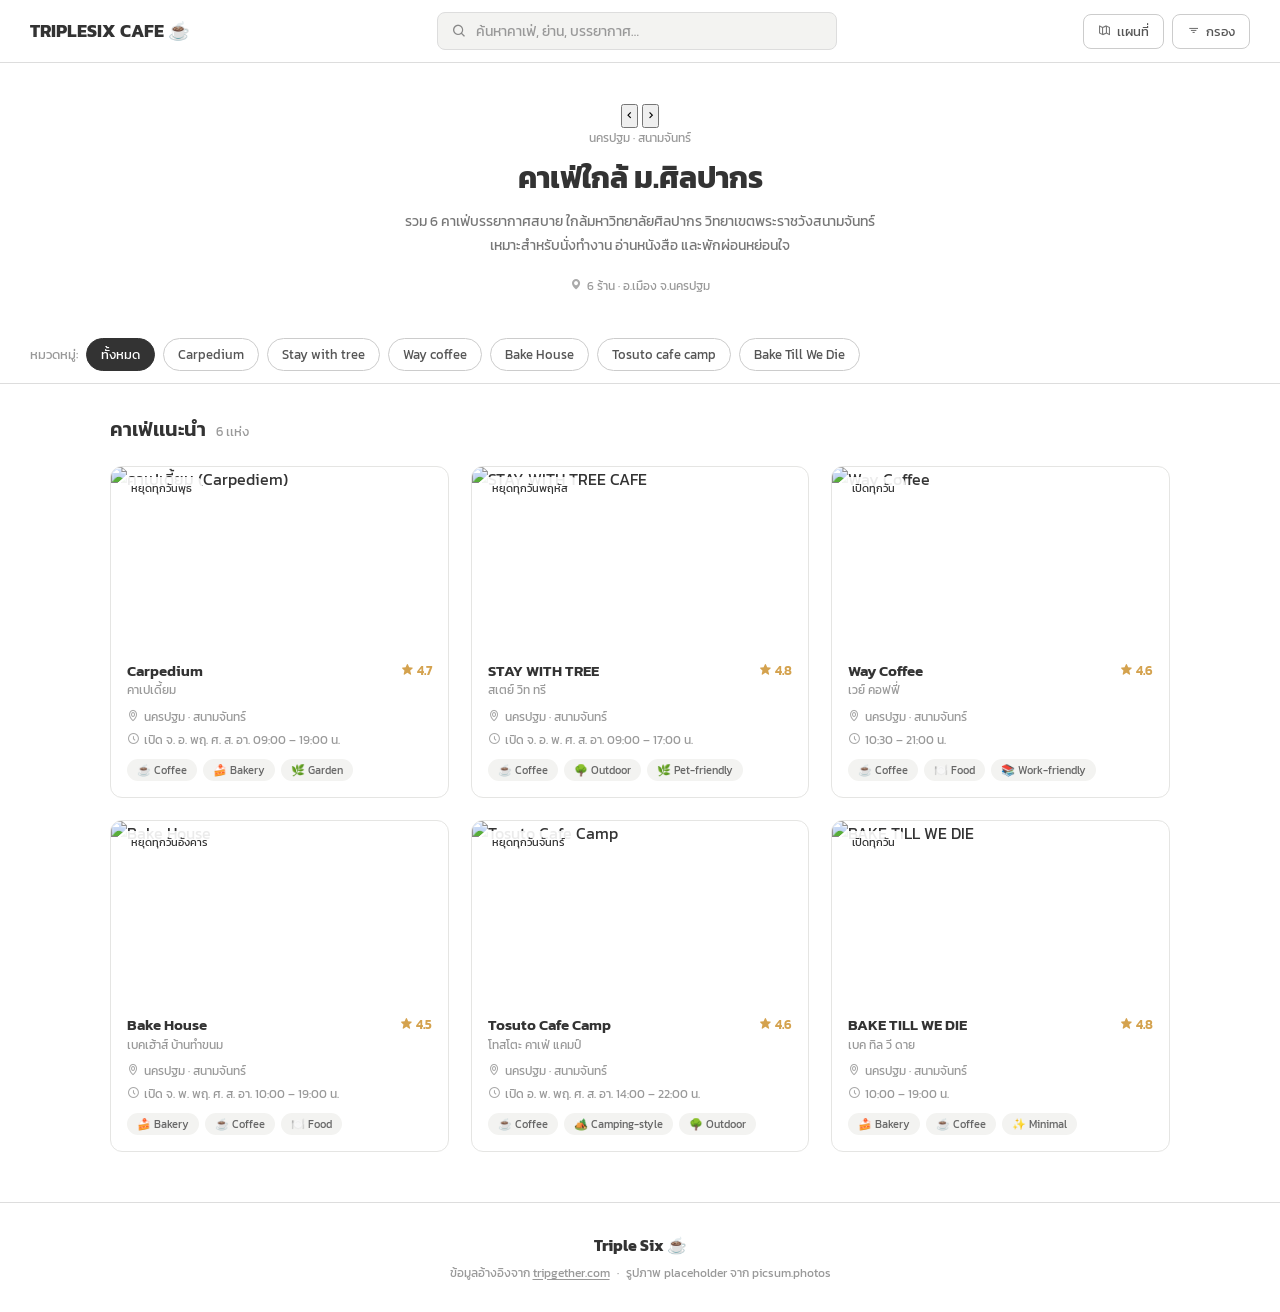
==== index.html @ 2e76ceef "Update index.html" ====
<!DOCTYPE html>
<html lang="en">

<head>
    <meta charset="UTF-8">
    <meta name="viewport" content="width=device-width, initial-scale=1.0">
    <link rel="stylesheet" href="/css/home_style.css">
    <link href='https://unpkg.com/boxicons@2.1.4/css/boxicons.min.css' rel='stylesheet'>
    <link rel="preconnect" href="https://fonts.googleapis.com" />
    <link rel="preconnect" href="https://fonts.gstatic.com" crossorigin />
    <link
        href="https://fonts.googleapis.com/css2?family=Inter:wght@400;500;600;700&family=Kanit:wght@300;400;500;600;700&display=swap"
        rel="stylesheet" />
    <title>Triple Six cafe</title>
</head>

<body>
    <header class="navbar">
        <a class="navbar_logo" href="#">TRIPLESIX CAFE<span>☕</span></a>
        <div class="navbar_search_warp">
            <div class="navbar_search">
                <i class='bx bx-search'></i>
                <input type="text" placeholder="ค้นหาคาเฟ่, ย่าน, บรรยากาศ…" aria-label="ค้นหาคาเฟ่" />
            </div>
        </div>

        <div class="navbar_action">
            <button class="botton_outline">
                <i class='bx bx-map-alt'></i>
                เเผนที่
            </button>
            <button class="botton_outline">
                <i class='bx bx-filter'></i>
                กรอง
            </button>
        </div>
    </header>

    <section class="page_header">
        <div class="header_slideshow">
            <div class="slide active"
                style="background-image: url('https://cms.dmpcdn.com/food/2021/02/17/df872bf0-718c-11eb-85b4-d74ed7823c07_original.jpg');">
            </div>
            <div class="slide"
                style="background-image: url('https://cms.dmpcdn.com/ugcarticle/2020/06/15/211d8240-370c-11ec-ad02-b55ebad82db1_original.jpeg');">
            </div>
            <div class="slide"
                style="background-image: url('https://img.wongnai.com/p/1920x0/2017/08/02/bef6a3a764784b7f94c04570f521c3ca.jpg');">
            </div>
            <div class="slide"
                style="background-image: url('https://img.wongnai.com/p/1920x0/2021/03/04/fd620c807dcf4549821f5a321be902ec.jpg');">
            </div>
            <div class="slide"
                style="background-image: url('https://www.tripgether.com/wp-content/uploads/2022/02/Tosoto2.jpg');">
            </div>
            <div class="slide"
                style="background-image: url('https://www.tripgether.com/wp-content/uploads/2022/02/Baketillwedie1.jpg');">
            </div>

            <!-- Carousel Controls -->
            <button class="carousel_btn prev_btn" aria-label="Previous slide">
                <i class='bx bx-chevron-left'></i>
            </button>
            <button class="carousel_btn next_btn" aria-label="Next slide">
                <i class='bx bx-chevron-right'></i>
            </button>

            <!-- Carousel Indicators -->
            <div class="carousel_indicators">
                <span class="dot active" data-index="0"></span>
                <span class="dot" data-index="1"></span>
                <span class="dot" data-index="2"></span>
                <span class="dot" data-index="3"></span>
                <span class="dot" data-index="4"></span>
                <span class="dot" data-index="5"></span>
            </div>
        </div>

        <div class="header_content">
            <p class="page_header_eyebrow">นครปฐม · สนามจันทร์</p>
            <h1 class="page_header_title">คาเฟ่ใกล้ ม.ศิลปากร</h1>
            <p class="page_header_sub">
                รวม 6 คาเฟ่บรรยากาศสบาย ใกล้มหาวิทยาลัยศิลปากร วิทยาเขตพระราชวังสนามจันทร์<br>
                เหมาะสำหรับนั่งทำงาน อ่านหนังสือ และพักผ่อนหย่อนใจ
            </p>
            <span class="page_header_meta">
                <i class='bx bxs-map'></i>
                6 ร้าน · อ.เมือง จ.นครปฐม
            </span>
        </div>
    </section>

    <div class="filter_bar">
        <span class="filter_bar_label">หมวดหมู่:</span>
        <button class="filter_chip_active">ทั้งหมด</button>
        <a href="https://cafe-websit-triplesix.vercel.app/Carpedium_page.html">
            <button class="filter_chip">Carpedium</button>
        </a>
        <a href="https://ee-ji77.vercel.app/Stay_with_tree_page.html">
            <button class="filter_chip">Stay with tree</button>
        </a>
        <a href="https://680710797-cafe.vercel.app/Way_coffe_page.html">
            <button class="filter_chip">Way coffee</button>
        </a>
        <a href="https://680710189-sata.vercel.app/Bake_house_page.html">
            <button class="filter_chip">Bake House</button>
        </a>
        <a href="https://tosuto.vercel.app/Tosuto_cafe_camp_page.html">
            <button class="filter_chip">Tosuto cafe camp</button>
        </a>
        <a href="https://cafe-website-triplesix.vercel.app/Bake_till_we_die.html">
            <button class="filter_chip">Bake Till We Die</button>
        </a>
    </div>

    <main class="container">
        <div class="section_header">
            <h2 class="section_header_title">คาเฟ่เเนะนำ</h2>
            <span class="section_header_count">6 เเห่ง</span>
        </div>

        <div class="cafe_grid">
            <a href="https://cafe-websit-triplesix.vercel.app/Carpedium_page.html">
                <article href="way_home.html" class="cafe_card">
                    <div class="cafe_card_image_warp">
                        <img src="https://cms.dmpcdn.com/food/2021/02/17/df872bf0-718c-11eb-85b4-d74ed7823c07_original.jpg"
                            alt="คาเปเดี้ยม (Carpediem)" loading="lazy" />
                        <span class="cafe_card_badge">หยุดทุกวันพุธ</span>
                    </div>
                    <div class="cafe_card_body">
                        <div class="cafe_card_top">
                            <div>
                                <p class="cafe_card_name">Carpedium</p>
                                <p class="cafe_card_name">คาเปเดี้ยม</p>
                            </div>
                            <span class="cafe_card_rating">
                                <i class='bx bxs-star'></i>
                                4.7
                            </span>
                        </div>
                        <div class="cafe_card_location">
                            <i class='bx bx-map'></i>
                            นครปฐม · สนามจันทร์
                        </div>
                        <div class="cafe_card_hour">
                            <i class='bx bx-time-five'></i>
                            เปิด จ. อ. พฤ. ศ. ส. อา. 09:00 – 19:00 น.
                        </div>
                        <div class="cafe_card_tags">
                            <span class="tag">☕ Coffee</span>
                            <span class="tag">🍰 Bakery</span>
                            <span class="tag">🌿 Garden</span>
                        </div>
                    </div>
                </article>
            </a>

            <a href="Stay_with_tree.html">
                <article class="cafe_card">
                    <div class="cafe_card_image_warp">
                        <img src="https://cms.dmpcdn.com/ugcarticle/2020/06/15/211d8240-370c-11ec-ad02-b55ebad82db1_original.jpeg"
                            alt="STAY WITH TREE CAFE" loading="lazy" />
                        <span class="cafe_card_badge">หยุดทุกวันพฤหัส</span>
                    </div>
                    <div class="cafe_card_body">
                        <div class="cafe_card_top">
                            <div>
                                <p class="cafe_card_name">STAY WITH TREE</p>
                                <p class="cafe_card_name">สเตย์ วิท ทรี</p>
                            </div>
                            <span class="cafe_card_rating">
                                <i class='bx bxs-star'></i>
                                4.8
                            </span>
                        </div>
                        <div class="cafe_card_location">
                            <i class='bx bx-map'></i>
                            นครปฐม · สนามจันทร์
                        </div>
                        <div class="cafe_card_hour">
                            <i class='bx bx-time-five'></i>
                            เปิด จ. อ. พ. ศ. ส. อา. 09:00 – 17:00 น.
                        </div>
                        <div class="cafe_card_tags">
                            <span class="tag">☕ Coffee</span>
                            <span class="tag">🌳 Outdoor</span>
                            <span class="tag">🌿 Pet-friendly</span>
                        </div>
                    </div>
                </article>
            </a>

            <a href="https://680710797-cafe.vercel.app/Way_coffe_page.html">
                <article class="cafe_card">
                    <div class="cafe_card_image_warp">
                        <img src="https://img.wongnai.com/p/1920x0/2017/08/02/bef6a3a764784b7f94c04570f521c3ca.jpg"
                            alt="Way Coffee" loading="lazy" />
                        <span class="cafe-card_badge">เปิดทุกวัน</span>
                    </div>
                    <div class="cafe_card_body">
                        <div class="cafe_card_top">
                            <div>
                                <p class="cafe_card_name">Way Coffee</p>
                                <p class="cafe_card_name">เวย์ คอฟฟี่</p>
                            </div>
                            <span class="cafe_card_rating">
                                <i class='bx bxs-star'></i>
                                4.6
                            </span>
                        </div>
                        <div class="cafe_card_location">
                            <i class='bx bx-map'></i>
                            นครปฐม · สนามจันทร์
                        </div>
                        <div class="cafe_card_hour">
                            <i class='bx bx-time-five'></i>
                            10:30 – 21:00 น.
                        </div>
                        <div class="cafe_card_tags">
                            <span class="tag">☕ Coffee</span>
                            <span class="tag">🍽️ Food</span>
                            <span class="tag">📚 Work-friendly</span>
                        </div>
                    </div>
                </article>
            </a>

            <a href="https://680710189-sata.vercel.app/Bake_house_page.html">
                <article class="cafe_card">
                    <div class="cafe_card_image_warp">
                        <img src="https://img.wongnai.com/p/1920x0/2021/03/04/fd620c807dcf4549821f5a321be902ec.jpg"
                            alt="Bake House" loading="lazy" />
                        <span class="cafe_card_badge">หยุดทุกวันอังคาร</span>
                    </div>
                    <div class="cafe_card_body">
                        <div class="cafe_card_top">
                            <div>
                                <p class="cafe_card_name">Bake House</p>
                                <p class="cafe_card_name">เบคเฮ้าส์ บ้านทำขนม</p>
                            </div>
                            <span class="cafe_card_rating">
                                <i class='bx bxs-star'></i>
                                4.5
                            </span>
                        </div>
                        <div class="cafe_card_location">
                            <i class='bx bx-map'></i>
                            นครปฐม · สนามจันทร์
                        </div>
                        <div class="cafe_card_hour">
                            <i class='bx bx-time-five'></i>
                            เปิด จ. พ. พฤ. ศ. ส. อา. 10:00 – 19:00 น.
                        </div>
                        <div class="cafe_card_tags">
                            <span class="tag">🍰 Bakery</span>
                            <span class="tag">☕ Coffee</span>
                            <span class="tag">🍽️ Food</span>
                        </div>
                    </div>
                </article>
            </a>

            <a href="https://tosuto.vercel.app/Tosuto_cafe_camp_page.html">
                <article class="cafe_card">
                    <div class="cafe_card_image_warp">
                        <img src="https://www.tripgether.com/wp-content/uploads/2022/02/Tosoto2.jpg"
                            alt="Tosuto Cafe Camp" loading="lazy" />
                        <span class="cafe_card_badge">หยุดทุกวันจันทร์</span>
                    </div>
                    <div class="cafe_card_body">
                        <div class="cafe_card_top">
                            <div>
                                <p class="cafe_card_name">Tosuto Cafe Camp</p>
                                <p class="cafe_card_name">โทสโตะ คาเฟ่ แคมป์</p>
                            </div>
                            <span class="cafe_card_rating">
                                <i class='bx bxs-star'></i>
                                4.6
                            </span>
                        </div>
                        <div class="cafe_card_location">
                            <i class='bx bx-map'></i>
                            นครปฐม · สนามจันทร์
                        </div>
                        <div class="cafe_card_hour">
                            <i class='bx bx-time-five'></i>
                            เปิด อ. พ. พฤ. ศ. ส. อา. 14:00 – 22:00 น.
                        </div>
                        <div class="cafe_card_tags">
                            <span class="tag">☕ Coffee</span>
                            <span class="tag">🏕️ Camping-style</span>
                            <span class="tag">🌳 Outdoor</span>
                        </div>
                    </div>
                </article>
            </a>

            <a href="https://cafe-website-triplesix.vercel.app/Bake_till_we_die.html">
                <article class="cafe_card">
                    <div class="cafe_card_image-warp">
                        <img src="https://www.tripgether.com/wp-content/uploads/2022/02/Baketillwedie1.jpg"
                            alt="BAKE TILL WE DIE" loading="lazy" />
                        <span class="cafe_card_badge">เปิดทุกวัน</span>
                    </div>
                    <div class="cafe_card_body">
                        <div class="cafe_card_top">
                            <div>
                                <p class="cafe_card_name">BAKE TILL WE DIE</p>
                                <p class="cafe_card_name">เบค ทิล วี ดาย</p>
                            </div>
                            <span class="cafe_card_rating">
                                <i class='bx bxs-star'></i>
                                4.8
                            </span>
                        </div>
                        <div class="cafe_card_loaction">
                            <i class='bx bx-map'></i>
                            นครปฐม · สนามจันทร์
                        </div>
                        <div class="cafe_card_hour">
                            <i class='bx bx-time-five'></i>
                            10:00 – 19:00 น.
                        </div>
                        <div class="cafe_card_tags">
                            <span class="tag">🍰 Bakery</span>
                            <span class="tag">☕ Coffee</span>
                            <span class="tag">✨ Minimal</span>
                        </div>
                    </div>
                </article>
            </a>
        </div>
    </main>

    <footer class="footer">
        <p class="footer_brand">Triple Six ☕</p>
        <p class="footer_text">
            ข้อมูลอ้างอิงจาก <a href="https://www.tripgether.com" target="_blank"
                style="color:inherit; text-decoration:underline; text-underline-offset:2px;">tripgether.com</a>
            <span class="footer__divider">·</span>
            รูปภาพ placeholder จาก picsum.photos
        </p>
    </footer>
    <!--ตรงนี้ด้วยจ้าาาา-->
    <script src="/Js/home.js"></script>
</body>

</html>
---- css/home_style.css ----
* {
    margin: 0;
    padding: 0;
    box-sizing: border-box;
}

body {
    font-family: 'Kanit', sans-serif;
    background-color: #fff;
    color: #333;
}

a {
    text-decoration: none;
    color: inherit;
}

img {
    max-width: 100%;
}

button {
    cursor: pointer;
    font-family: 'Kanit', sans-serif;
}

.navbar {
    position: sticky;
    top: 0;
    display: flex;
    align-items: center;
    justify-content: space-between;
    padding: 12px 30px;
    background: #fff;
    border-bottom: 1px solid #ddd;
    z-index: 10;
}

.navbar_logo {
    font-weight: 700;
    font-size: 1.1rem;
    color: #333;
}

.navbar_logo span {
    margin-left: 4px;
}

.navbar_search_warp {
    flex: 1;
    max-width: 400px;
    margin: 0 20px;
}

.navbar_search {
    display: flex;
    align-items: center;
    gap: 8px;
    padding: 8px 14px;
    background-color: #f3f3f1;
    border-radius: 8px;
    border: 1px solid #ddd;
}

.navbar_search:focus-within {
    border-color: #aaa;
}

.navbar_search input {
    border: none;
    outline: none;
    background: none;
    font-size: 0.85rem;
    width: 100%;
    font-family: 'Kanit', sans-serif;
}

.navbar_search input::placeholder {
    color: #999;
}

.navbar_search i {
    color: #888;
}

.navbar_action {
    display: flex;
    gap: 8px;
}

.botton_outline {
    display: flex;
    align-items: center;
    gap: 6px;
    padding: 7px 14px;
    font-size: 0.82rem;
    font-family: 'Kanit', sans-serif;
    color: #555;
    background: none;
    border: 1px solid #ccc;
    border-radius: 8px;
}

.botton_outline:hover {
    background-color: #f0f0ee;
}

.botton_outline i {
    color: #777;
}

.page_header {
    text-align: center;
    padding: 40px 20px 30px;
    max-width: 600px;
    margin: 0 auto;
}

.page_header_eyebrow {
    font-size: 0.78rem;
    color: #999;
    margin-bottom: 8px;
}

.page_header_title {
    font-size: 1.9rem;
    font-weight: 700;
    color: #333;
    margin-bottom: 10px;
}

.page_header_sub {
    font-size: 0.88rem;
    color: #777;
    line-height: 1.7;
    margin-bottom: 14px;
}

.page_header_meta {
    display: inline-flex;
    align-items: center;
    gap: 5px;
    font-size: 0.78rem;
    color: #999;
}

.page_header_meta i {
    color: #aaa;
}

.filter_bar {
    display: flex;
    align-items: center;
    gap: 8px;
    padding: 12px 30px;
    overflow-x: auto;
    border-bottom: 1px solid #ddd;
    background-color: #fff;
}

.filter_bar_label {
    font-size: 0.8rem;
    color: #999;
    white-space: nowrap;
}

.filter_chip,
.filter_chip_active {
    white-space: nowrap;
    padding: 6px 14px;
    font-size: 0.8rem;
    font-family: 'Kanit', sans-serif;
    border-radius: 20px;
    border: 1px solid #ccc;
    background: #fff;
    color: #555;
}

.filter_chip:hover {
    background-color: #f0f0ee;
}

.filter_chip_active {
    background-color: #333;
    color: #fff;
    border-color: #333;
}

.container {
    max-width: 1100px;
    margin: 0 auto;
    padding: 30px 20px 50px;
}

.section_header {
    display: flex;
    align-items: baseline;
    gap: 10px;
    margin-bottom: 22px;
}

.section_header_title {
    font-size: 1.25rem;
    font-weight: 600;
    color: #333;
}

.section_header_count {
    font-size: 0.82rem;
    color: #999;
}

.cafe_grid {
    display: grid;
    grid-template-columns: repeat(3, 1fr);
    gap: 22px;
}

.cafe_card_link {
    text-decoration: none;
    color: inherit;
    display: block;
}

.cafe_card {
    background: #fff;
    border-radius: 12px;
    overflow: hidden;
    border: 1px solid #e5e5e3;
}

.cafe_card_image_warp,
.cafe_card_image-warp {
    position: relative;
    height: 180px;
    overflow: hidden;
}

.cafe_card_image_warp img,
.cafe_card_image-warp img {
    width: 100%;
    height: 100%;
    object-fit: cover;
}

.cafe_card_badge,
.cafe-card_badge {
    position: absolute;
    top: 10px;
    left: 10px;
    padding: 3px 10px;
    font-size: 0.7rem;
    background: rgba(255, 255, 255, 0.9);
    color: #333;
    border-radius: 6px;
}

.cafe_card_body {
    padding: 14px 16px 16px;
}

.cafe_card_top {
    display: flex;
    justify-content: space-between;
    align-items: flex-start;
    margin-bottom: 8px;
}

.cafe_card_name {
    font-size: 0.92rem;
    font-weight: 600;
    color: #333;
    line-height: 1.4;
}

.cafe_card_name+.cafe_card_name {
    font-weight: 400;
    font-size: 0.78rem;
    color: #999;
}

.cafe_card_rating {
    display: flex;
    align-items: center;
    gap: 3px;
    font-size: 0.8rem;
    font-weight: 600;
    color: #d4a24e;
}

.cafe_card_rating i {
    color: #d4a24e;
}

.cafe_card_location,
.cafe_card_loaction {
    display: flex;
    align-items: center;
    gap: 5px;
    font-size: 0.78rem;
    color: #999;
    margin-bottom: 4px;
}

.cafe_card_location i,
.cafe_card_loaction i {
    color: #aaa;
}

.cafe_card_hour {
    display: flex;
    align-items: center;
    gap: 5px;
    font-size: 0.78rem;
    color: #999;
    margin-bottom: 10px;
}

.cafe_card_hour i {
    color: #aaa;
}

.cafe_card_tags {
    display: flex;
    flex-wrap: wrap;
    gap: 6px;
}

.tag {
    font-size: 0.7rem;
    padding: 3px 10px;
    background-color: #f3f3f1;
    color: #666;
    border-radius: 14px;
}

.detail_hero {
    max-width: 800px;
    margin: 0 auto;
    padding: 0 20px;
}

.detail_hero img {
    width: 100%;
    height: 300px;
    object-fit: cover;
    border-radius: 12px;
}

.detail_content {
    max-width: 800px;
}

.detail_info {
    display: flex;
    flex-direction: column;
    gap: 8px;
    margin-bottom: 20px;
}

.detail_row {
    display: flex;
    align-items: center;
    gap: 8px;
    font-size: 0.88rem;
    color: #555;
}

.detail_row i {
    color: #aaa;
    font-size: 1.1rem;
}

.detail_row .bxs-star {
    color: #d4a24e;
}

.footer {
    text-align: center;
    padding: 30px 20px;
    border-top: 1px solid #ddd;
    background-color: #fff;
}

.footer_brand {
    font-weight: 700;
    font-size: 1rem;
    color: #333;
    margin-bottom: 6px;
}

.footer_text {
    font-size: 0.78rem;
    color: #999;
}

.footer__divider {
    margin: 0 4px;
}

@media (max-width: 900px) {
    .cafe_grid {
        grid-template-columns: repeat(2, 1fr);
    }

    .navbar {
        padding: 10px 16px;
    }

    .navbar_search_warp {
        max-width: 260px;
        margin: 0 12px;
    }

    .filter_bar {
        padding: 10px 16px;
    }
}

@media (max-width: 600px) {
    .cafe_grid {
        grid-template-columns: 1fr;
    }

    .navbar {
        flex-wrap: wrap;
        gap: 8px;
        padding: 10px 12px;
    }

    .navbar_search_warp {
        order: 3;
        max-width: 100%;
        flex-basis: 100%;
        margin: 0;
    }

    .navbar_action {
        margin-left: auto;
    }

    .page_header {
        padding: 28px 14px 20px;
    }

    .page_header_title {
        font-size: 1.4rem;
    }

    .container {
        padding: 20px 12px 40px;
    }

    .filter_bar {
        padding: 10px 12px;
    }

    .detail_hero img {
        height: 200px;
    }
}
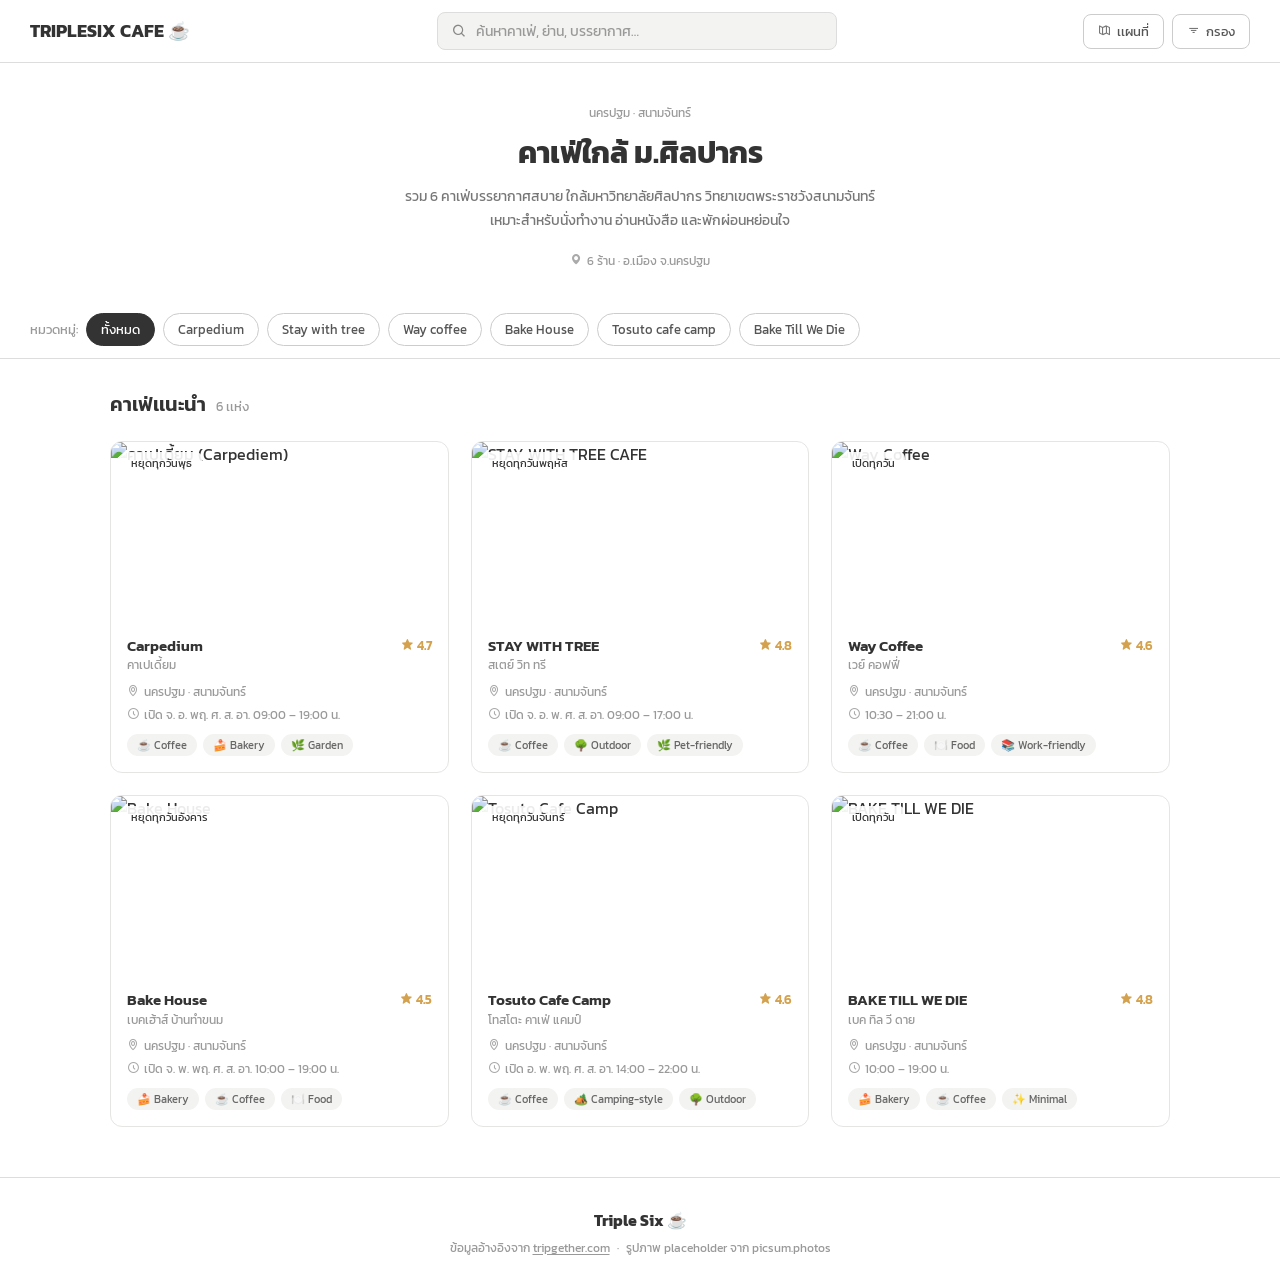
==== commit ec286550: "Update index.html" ====
--- a/index.html
+++ b/index.html
@@ -156,7 +156,7 @@
                 </article>
             </a>
 
-            <a href="Stay_with_tree.html">
+            <a href="Stay_with_tree_page.html">
                 <article class="cafe_card">
                     <div class="cafe_card_image_warp">
                         <img src="https://cms.dmpcdn.com/ugcarticle/2020/06/15/211d8240-370c-11ec-ad02-b55ebad82db1_original.jpeg"
--- a/css/home_style.css
+++ b/css/home_style.css
@@ -458,4 +458,56 @@
     .detail_hero img {
         height: 200px;
     }
-}+}
+.carousel_btn {
+    position: absolute;
+    top: 50%;
+    transform: translateY(-50%);
+    background: rgba(255, 255, 255, 0.2);
+    border: none;
+    color: white;
+    font-size: 2rem;
+    padding: 10px;
+    cursor: pointer;
+    z-index: 4;
+    border-radius: 50%;
+    display: flex;
+    align-items: center;
+    justify-content: center;
+    transition: background 0.3s;
+}
+
+.carousel_btn:hover {
+    background: rgba(255, 255, 255, 0.4);
+}
+
+.prev_btn {
+    left: 20px;
+}
+
+.next_btn {
+    right: 20px;
+}
+
+.carousel_indicators {
+    position: absolute;
+    bottom: 30px;
+    left: 50%;
+    transform: translateX(-50%);
+    display: flex;
+    gap: 10px;
+    z-index: 4;
+}
+
+.dot {
+    width: 10px;
+    height: 10px;
+    background: rgba(255, 255, 255, 0.5);
+    border-radius: 50%;
+    cursor: pointer;
+    transition: background 0.3s;
+}
+
+.dot.active {
+    background: white;
+}
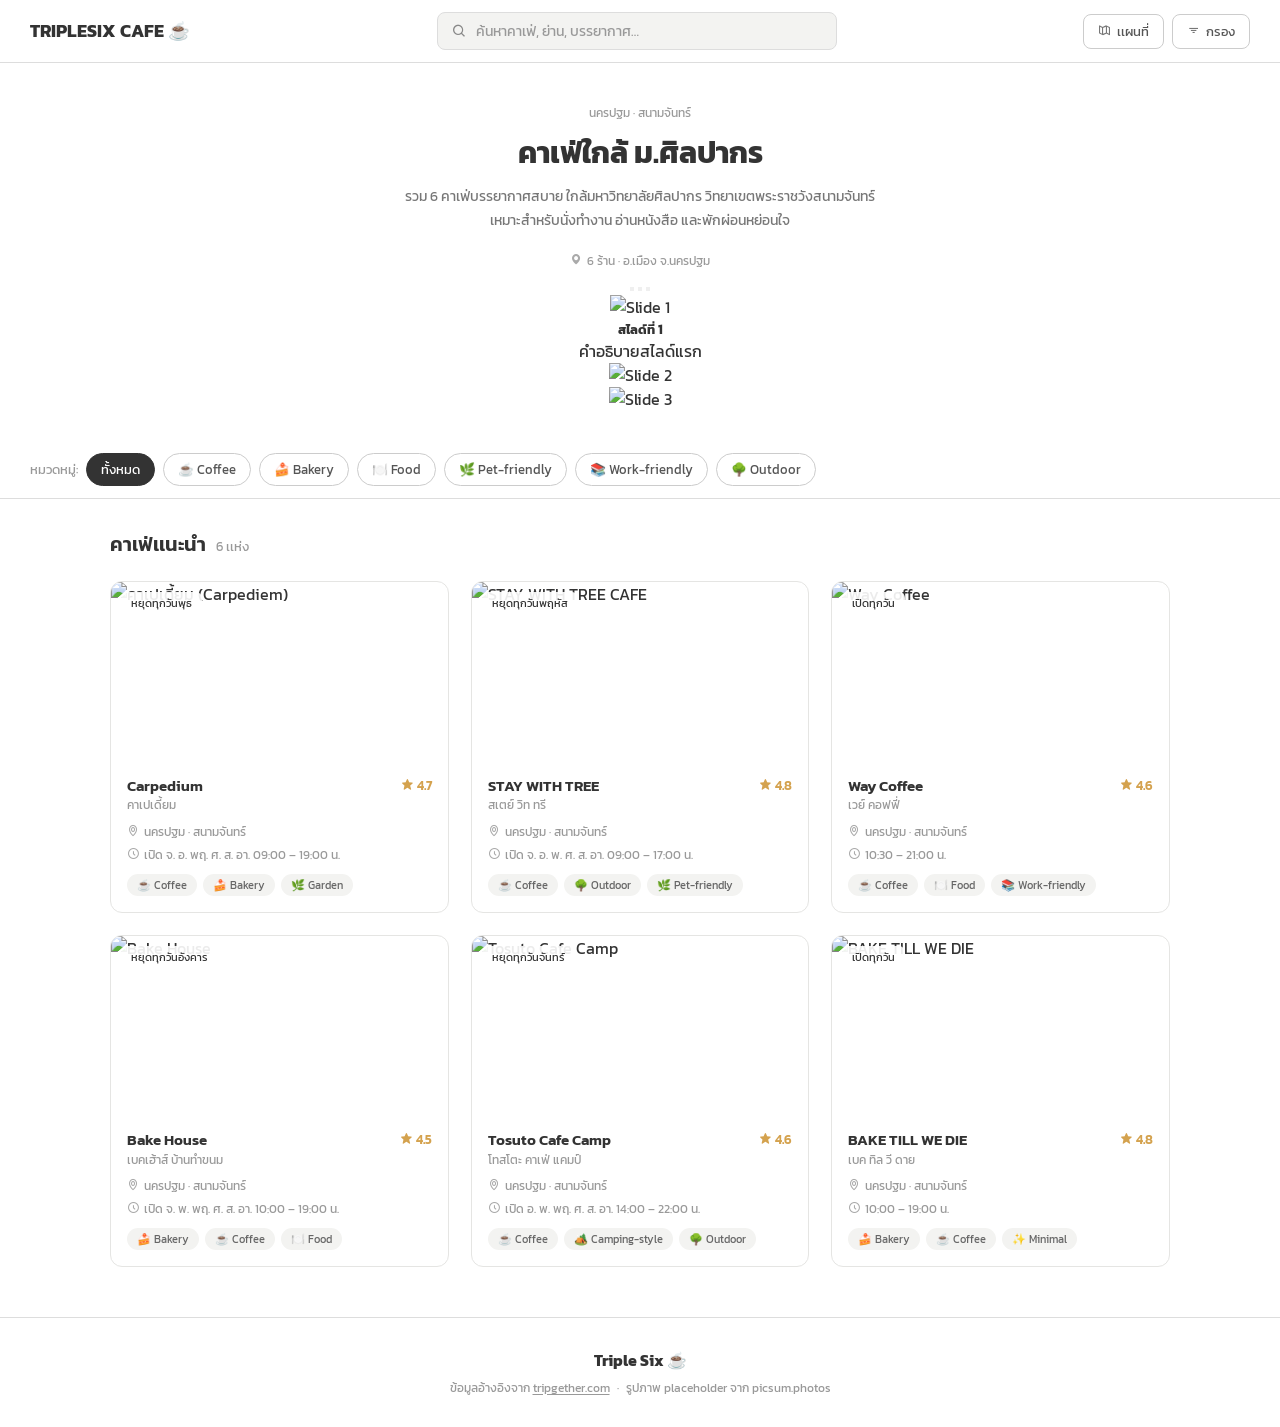
==== commit 0f591738: "Update index.html" ====
--- a/index.html
+++ b/index.html
@@ -1,7 +1,5 @@
-
 <!DOCTYPE html>
 <html lang="en">
-
 <head>
     <meta charset="UTF-8">
     <meta name="viewport" content="width=device-width, initial-scale=1.0">
@@ -9,12 +7,9 @@
     <link href='https://unpkg.com/boxicons@2.1.4/css/boxicons.min.css' rel='stylesheet'>
     <link rel="preconnect" href="https://fonts.googleapis.com" />
     <link rel="preconnect" href="https://fonts.gstatic.com" crossorigin />
-    <link
-        href="https://fonts.googleapis.com/css2?family=Inter:wght@400;500;600;700&family=Kanit:wght@300;400;500;600;700&display=swap"
-        rel="stylesheet" />
+    <link href="https://fonts.googleapis.com/css2?family=Inter:wght@400;500;600;700&family=Kanit:wght@300;400;500;600;700&display=swap" rel="stylesheet" />
     <title>Triple Six cafe</title>
 </head>
-
 <body>
     <header class="navbar">
         <a class="navbar_logo" href="#">TRIPLESIX CAFE<span>☕</span></a>
@@ -27,91 +22,65 @@
 
         <div class="navbar_action">
             <button class="botton_outline">
-                <i class='bx bx-map-alt'></i>
+                <i class='bx bx-map-alt' ></i>
                 เเผนที่
             </button>
             <button class="botton_outline">
-                <i class='bx bx-filter'></i>
+                <i class='bx bx-filter' ></i>
                 กรอง
             </button>
         </div>
     </header>
 
     <section class="page_header">
-        <div class="header_slideshow">
-            <div class="slide active"
-                style="background-image: url('https://cms.dmpcdn.com/food/2021/02/17/df872bf0-718c-11eb-85b4-d74ed7823c07_original.jpg');">
+        <p class="page_header_eyebrow">
+            นครปฐม · สนามจันทร์
+        </p>
+        <h1 class="page_header_title">
+            คาเฟ่ใกล้ ม.ศิลปากร
+        </h1>
+        <p class="page_header_sub">
+            รวม 6 คาเฟ่บรรยากาศสบาย ใกล้มหาวิทยาลัยศิลปากร วิทยาเขตพระราชวังสนามจันทร์<br>
+            เหมาะสำหรับนั่งทำงาน อ่านหนังสือ และพักผ่อนหย่อนใจ
+        </p>
+        <span class="page_header_meta">
+            <i class='bx bxs-map' ></i>
+            6 ร้าน · อ.เมือง จ.นครปฐม
+        </span>
+        <div id="myCarousel" class="carousel slide" data-bs-ride="carousel">
+            <div class="carousel-indicators">
+                <button type="button" data-bs-target="#myCarousel" data-bs-slide-to="0" class="active"></button>
+                <button type="button" data-bs-target="#myCarousel" data-bs-slide-to="1"></button>
+                <button type="button" data-bs-target="#myCarousel" data-bs-slide-to="2"></button>
             </div>
-            <div class="slide"
-                style="background-image: url('https://cms.dmpcdn.com/ugcarticle/2020/06/15/211d8240-370c-11ec-ad02-b55ebad82db1_original.jpeg');">
+
+             <div class="carousel-inner">
+                <div class="carousel-item active">
+                    <img src="https://picsum.photos/800/400?random=1" class="d-block w-100" alt="Slide 1">
+                    <div class="carousel-caption d-none d-md-block">
+                        <h5>สไลด์ที่ 1</h5>
+                        <p>คำอธิบายสไลด์แรก</p>
+                    </div>
+                </div>
+                <div class="carousel-item">
+                    <img src="https://picsum.photos/800/400?random=2" class="d-block w-100" alt="Slide 2">
+                </div>
+                <div class="carousel-item">
+                    <img src="https://picsum.photos/800/400?random=3" class="d-block w-100" alt="Slide 3">
+                </div>
             </div>
-            <div class="slide"
-                style="background-image: url('https://img.wongnai.com/p/1920x0/2017/08/02/bef6a3a764784b7f94c04570f521c3ca.jpg');">
-            </div>
-            <div class="slide"
-                style="background-image: url('https://img.wongnai.com/p/1920x0/2021/03/04/fd620c807dcf4549821f5a321be902ec.jpg');">
-            </div>
-            <div class="slide"
-                style="background-image: url('https://www.tripgether.com/wp-content/uploads/2022/02/Tosoto2.jpg');">
-            </div>
-            <div class="slide"
-                style="background-image: url('https://www.tripgether.com/wp-content/uploads/2022/02/Baketillwedie1.jpg');">
-            </div>
-
-            <!-- Carousel Controls -->
-            <button class="carousel_btn prev_btn" aria-label="Previous slide">
-                <i class='bx bx-chevron-left'></i>
-            </button>
-            <button class="carousel_btn next_btn" aria-label="Next slide">
-                <i class='bx bx-chevron-right'></i>
-            </button>
-
-            <!-- Carousel Indicators -->
-            <div class="carousel_indicators">
-                <span class="dot active" data-index="0"></span>
-                <span class="dot" data-index="1"></span>
-                <span class="dot" data-index="2"></span>
-                <span class="dot" data-index="3"></span>
-                <span class="dot" data-index="4"></span>
-                <span class="dot" data-index="5"></span>
-            </div>
-        </div>
-
-        <div class="header_content">
-            <p class="page_header_eyebrow">นครปฐม · สนามจันทร์</p>
-            <h1 class="page_header_title">คาเฟ่ใกล้ ม.ศิลปากร</h1>
-            <p class="page_header_sub">
-                รวม 6 คาเฟ่บรรยากาศสบาย ใกล้มหาวิทยาลัยศิลปากร วิทยาเขตพระราชวังสนามจันทร์<br>
-                เหมาะสำหรับนั่งทำงาน อ่านหนังสือ และพักผ่อนหย่อนใจ
-            </p>
-            <span class="page_header_meta">
-                <i class='bx bxs-map'></i>
-                6 ร้าน · อ.เมือง จ.นครปฐม
-            </span>
         </div>
     </section>
 
     <div class="filter_bar">
         <span class="filter_bar_label">หมวดหมู่:</span>
         <button class="filter_chip_active">ทั้งหมด</button>
-        <a href="https://cafe-websit-triplesix.vercel.app/Carpedium_page.html">
-            <button class="filter_chip">Carpedium</button>
-        </a>
-        <a href="https://ee-ji77.vercel.app/Stay_with_tree_page.html">
-            <button class="filter_chip">Stay with tree</button>
-        </a>
-        <a href="https://680710797-cafe.vercel.app/Way_coffe_page.html">
-            <button class="filter_chip">Way coffee</button>
-        </a>
-        <a href="https://680710189-sata.vercel.app/Bake_house_page.html">
-            <button class="filter_chip">Bake House</button>
-        </a>
-        <a href="https://tosuto.vercel.app/Tosuto_cafe_camp_page.html">
-            <button class="filter_chip">Tosuto cafe camp</button>
-        </a>
-        <a href="https://cafe-website-triplesix.vercel.app/Bake_till_we_die.html">
-            <button class="filter_chip">Bake Till We Die</button>
-        </a>
+        <button class="filter_chip">☕ Coffee</button>
+        <button class="filter_chip">🍰 Bakery</button>
+        <button class="filter_chip">🍽️ Food</button>
+        <button class="filter_chip">🌿 Pet-friendly</button>
+        <button class="filter_chip">📚 Work-friendly</button>
+        <button class="filter_chip">🌳 Outdoor</button>
     </div>
 
     <main class="container">
@@ -121,229 +90,220 @@
         </div>
 
         <div class="cafe_grid">
-            <a href="https://cafe-websit-triplesix.vercel.app/Carpedium_page.html">
-                <article href="way_home.html" class="cafe_card">
-                    <div class="cafe_card_image_warp">
-                        <img src="https://cms.dmpcdn.com/food/2021/02/17/df872bf0-718c-11eb-85b4-d74ed7823c07_original.jpg"
-                            alt="คาเปเดี้ยม (Carpediem)" loading="lazy" />
-                        <span class="cafe_card_badge">หยุดทุกวันพุธ</span>
-                    </div>
-                    <div class="cafe_card_body">
-                        <div class="cafe_card_top">
-                            <div>
-                                <p class="cafe_card_name">Carpedium</p>
-                                <p class="cafe_card_name">คาเปเดี้ยม</p>
-                            </div>
-                            <span class="cafe_card_rating">
-                                <i class='bx bxs-star'></i>
-                                4.7
-                            </span>
-                        </div>
-                        <div class="cafe_card_location">
-                            <i class='bx bx-map'></i>
-                            นครปฐม · สนามจันทร์
-                        </div>
-                        <div class="cafe_card_hour">
-                            <i class='bx bx-time-five'></i>
-                            เปิด จ. อ. พฤ. ศ. ส. อา. 09:00 – 19:00 น.
-                        </div>
-                        <div class="cafe_card_tags">
-                            <span class="tag">☕ Coffee</span>
-                            <span class="tag">🍰 Bakery</span>
-                            <span class="tag">🌿 Garden</span>
-                        </div>
-                    </div>
-                </article>
-            </a>
-
-            <a href="Stay_with_tree_page.html">
-                <article class="cafe_card">
-                    <div class="cafe_card_image_warp">
-                        <img src="https://cms.dmpcdn.com/ugcarticle/2020/06/15/211d8240-370c-11ec-ad02-b55ebad82db1_original.jpeg"
-                            alt="STAY WITH TREE CAFE" loading="lazy" />
-                        <span class="cafe_card_badge">หยุดทุกวันพฤหัส</span>
-                    </div>
-                    <div class="cafe_card_body">
-                        <div class="cafe_card_top">
-                            <div>
-                                <p class="cafe_card_name">STAY WITH TREE</p>
-                                <p class="cafe_card_name">สเตย์ วิท ทรี</p>
-                            </div>
-                            <span class="cafe_card_rating">
-                                <i class='bx bxs-star'></i>
-                                4.8
-                            </span>
-                        </div>
-                        <div class="cafe_card_location">
-                            <i class='bx bx-map'></i>
-                            นครปฐม · สนามจันทร์
-                        </div>
-                        <div class="cafe_card_hour">
-                            <i class='bx bx-time-five'></i>
-                            เปิด จ. อ. พ. ศ. ส. อา. 09:00 – 17:00 น.
-                        </div>
-                        <div class="cafe_card_tags">
-                            <span class="tag">☕ Coffee</span>
-                            <span class="tag">🌳 Outdoor</span>
-                            <span class="tag">🌿 Pet-friendly</span>
-                        </div>
-                    </div>
-                </article>
-            </a>
-
-            <a href="https://680710797-cafe.vercel.app/Way_coffe_page.html">
-                <article class="cafe_card">
-                    <div class="cafe_card_image_warp">
-                        <img src="https://img.wongnai.com/p/1920x0/2017/08/02/bef6a3a764784b7f94c04570f521c3ca.jpg"
-                            alt="Way Coffee" loading="lazy" />
-                        <span class="cafe-card_badge">เปิดทุกวัน</span>
-                    </div>
-                    <div class="cafe_card_body">
-                        <div class="cafe_card_top">
-                            <div>
-                                <p class="cafe_card_name">Way Coffee</p>
-                                <p class="cafe_card_name">เวย์ คอฟฟี่</p>
-                            </div>
-                            <span class="cafe_card_rating">
-                                <i class='bx bxs-star'></i>
-                                4.6
-                            </span>
-                        </div>
-                        <div class="cafe_card_location">
-                            <i class='bx bx-map'></i>
-                            นครปฐม · สนามจันทร์
-                        </div>
-                        <div class="cafe_card_hour">
-                            <i class='bx bx-time-five'></i>
-                            10:30 – 21:00 น.
-                        </div>
-                        <div class="cafe_card_tags">
-                            <span class="tag">☕ Coffee</span>
-                            <span class="tag">🍽️ Food</span>
-                            <span class="tag">📚 Work-friendly</span>
-                        </div>
-                    </div>
-                </article>
-            </a>
-
-            <a href="https://680710189-sata.vercel.app/Bake_house_page.html">
-                <article class="cafe_card">
-                    <div class="cafe_card_image_warp">
-                        <img src="https://img.wongnai.com/p/1920x0/2021/03/04/fd620c807dcf4549821f5a321be902ec.jpg"
-                            alt="Bake House" loading="lazy" />
-                        <span class="cafe_card_badge">หยุดทุกวันอังคาร</span>
-                    </div>
-                    <div class="cafe_card_body">
-                        <div class="cafe_card_top">
-                            <div>
-                                <p class="cafe_card_name">Bake House</p>
-                                <p class="cafe_card_name">เบคเฮ้าส์ บ้านทำขนม</p>
-                            </div>
-                            <span class="cafe_card_rating">
-                                <i class='bx bxs-star'></i>
-                                4.5
-                            </span>
-                        </div>
-                        <div class="cafe_card_location">
-                            <i class='bx bx-map'></i>
-                            นครปฐม · สนามจันทร์
-                        </div>
-                        <div class="cafe_card_hour">
-                            <i class='bx bx-time-five'></i>
-                            เปิด จ. พ. พฤ. ศ. ส. อา. 10:00 – 19:00 น.
-                        </div>
-                        <div class="cafe_card_tags">
-                            <span class="tag">🍰 Bakery</span>
-                            <span class="tag">☕ Coffee</span>
-                            <span class="tag">🍽️ Food</span>
-                        </div>
-                    </div>
-                </article>
-            </a>
-
-            <a href="https://tosuto.vercel.app/Tosuto_cafe_camp_page.html">
-                <article class="cafe_card">
-                    <div class="cafe_card_image_warp">
-                        <img src="https://www.tripgether.com/wp-content/uploads/2022/02/Tosoto2.jpg"
-                            alt="Tosuto Cafe Camp" loading="lazy" />
-                        <span class="cafe_card_badge">หยุดทุกวันจันทร์</span>
-                    </div>
-                    <div class="cafe_card_body">
-                        <div class="cafe_card_top">
-                            <div>
-                                <p class="cafe_card_name">Tosuto Cafe Camp</p>
-                                <p class="cafe_card_name">โทสโตะ คาเฟ่ แคมป์</p>
-                            </div>
-                            <span class="cafe_card_rating">
-                                <i class='bx bxs-star'></i>
-                                4.6
-                            </span>
-                        </div>
-                        <div class="cafe_card_location">
-                            <i class='bx bx-map'></i>
-                            นครปฐม · สนามจันทร์
-                        </div>
-                        <div class="cafe_card_hour">
-                            <i class='bx bx-time-five'></i>
-                            เปิด อ. พ. พฤ. ศ. ส. อา. 14:00 – 22:00 น.
-                        </div>
-                        <div class="cafe_card_tags">
-                            <span class="tag">☕ Coffee</span>
-                            <span class="tag">🏕️ Camping-style</span>
-                            <span class="tag">🌳 Outdoor</span>
-                        </div>
-                    </div>
-                </article>
-            </a>
-
-            <a href="https://cafe-website-triplesix.vercel.app/Bake_till_we_die.html">
-                <article class="cafe_card">
-                    <div class="cafe_card_image-warp">
-                        <img src="https://www.tripgether.com/wp-content/uploads/2022/02/Baketillwedie1.jpg"
-                            alt="BAKE TILL WE DIE" loading="lazy" />
-                        <span class="cafe_card_badge">เปิดทุกวัน</span>
-                    </div>
-                    <div class="cafe_card_body">
-                        <div class="cafe_card_top">
-                            <div>
-                                <p class="cafe_card_name">BAKE TILL WE DIE</p>
-                                <p class="cafe_card_name">เบค ทิล วี ดาย</p>
-                            </div>
-                            <span class="cafe_card_rating">
-                                <i class='bx bxs-star'></i>
-                                4.8
-                            </span>
-                        </div>
-                        <div class="cafe_card_loaction">
-                            <i class='bx bx-map'></i>
-                            นครปฐม · สนามจันทร์
-                        </div>
-                        <div class="cafe_card_hour">
-                            <i class='bx bx-time-five'></i>
-                            10:00 – 19:00 น.
-                        </div>
-                        <div class="cafe_card_tags">
-                            <span class="tag">🍰 Bakery</span>
-                            <span class="tag">☕ Coffee</span>
-                            <span class="tag">✨ Minimal</span>
-                        </div>
-                    </div>
-                </article>
-            </a>
+        <a href="Carpedium_page.html">
+            <article href="way_home.html" class="cafe_card">
+                <div class="cafe_card_image_warp">
+                    <img src="https://cms.dmpcdn.com/food/2021/02/17/df872bf0-718c-11eb-85b4-d74ed7823c07_original.jpg" alt="คาเปเดี้ยม (Carpediem)" loading="lazy"/>
+                    <span class="cafe_card_badge">หยุดทุกวันพุธ</span>
+                </div>
+                <div class="cafe_card_body">
+                    <div class="cafe_card_top">
+                        <div>
+                            <p class="cafe_card_name">Carpedium</p>
+                            <p class="cafe_card_name">คาเปเดี้ยม</p>
+                        </div>
+                        <span class="cafe_card_rating">
+                            <i class='bx bxs-star' ></i>
+                            4.7
+                        </span>
+                    </div>
+                    <div class="cafe_card_location">
+                        <i class='bx bx-map' ></i>
+                        นครปฐม · สนามจันทร์
+                    </div>
+                    <div class="cafe_card_hour">
+                        <i class='bx bx-time-five' ></i>
+                        เปิด จ. อ. พฤ. ศ. ส. อา.  09:00 – 19:00 น.
+                    </div>
+                    <div class="cafe_card_tags">
+                        <span class="tag">☕ Coffee</span>
+                        <span class="tag">🍰 Bakery</span>
+                        <span class="tag">🌿 Garden</span>
+                    </div>
+                </div>
+            </article>
+        </a>
+
+        <a href="Stay_with_tree_page.html">
+            <article class="cafe_card">
+                <div class="cafe_card_image_warp">
+                    <img src="https://cms.dmpcdn.com/ugcarticle/2020/06/15/211d8240-370c-11ec-ad02-b55ebad82db1_original.jpeg" alt="STAY WITH TREE CAFE" loading="lazy"/>
+                    <span class="cafe_card_badge">หยุดทุกวันพฤหัส</span>
+                </div>
+                <div class="cafe_card_body">
+                    <div class="cafe_card_top">
+                        <div>
+                            <p class="cafe_card_name">STAY WITH TREE</p>
+                            <p class="cafe_card_name">สเตย์ วิท ทรี</p>
+                        </div>
+                        <span class="cafe_card_rating">
+                            <i class='bx bxs-star' ></i>
+                            4.8
+                        </span>
+                    </div>
+                    <div class="cafe_card_location">
+                        <i class='bx bx-map' ></i>
+                        นครปฐม · สนามจันทร์
+                    </div>
+                    <div class="cafe_card_hour">
+                        <i class='bx bx-time-five' ></i>
+                        เปิด จ. อ. พ. ศ. ส. อา. 09:00 – 17:00 น. 
+                    </div>
+                    <div class="cafe_card_tags">
+                        <span class="tag">☕ Coffee</span>
+                        <span class="tag">🌳 Outdoor</span>
+                        <span class="tag">🌿 Pet-friendly</span>
+                    </div>
+                </div>
+            </article>
+        </a>
+
+        <a href="Way_coffee_page.html">
+            <article class="cafe_card">
+                <div class="cafe_card_image_warp">
+                    <img src="https://img.wongnai.com/p/1920x0/2017/08/02/bef6a3a764784b7f94c04570f521c3ca.jpg" alt="Way Coffee" loading="lazy"/>
+                    <span class="cafe-card_badge">เปิดทุกวัน</span>
+                </div>
+                <div class="cafe_card_body">
+                    <div class="cafe_card_top">
+                        <div>
+                            <p class="cafe_card_name">Way Coffee</p>
+                            <p class="cafe_card_name">เวย์ คอฟฟี่</p>
+                        </div>
+                        <span class="cafe_card_rating">
+                            <i class='bx bxs-star' ></i>
+                            4.6
+                        </span>
+                    </div>
+                    <div class="cafe_card_location">
+                        <i class='bx bx-map' ></i>
+                        นครปฐม · สนามจันทร์
+                    </div>
+                    <div class="cafe_card_hour">
+                        <i class='bx bx-time-five' ></i>
+                        10:30 – 21:00 น.
+                    </div>
+                    <div class="cafe_card_tags">
+                        <span class="tag">☕ Coffee</span>
+                        <span class="tag">🍽️ Food</span>
+                        <span class="tag">📚 Work-friendly</span>
+                    </div>
+                </div>
+            </article>
+        </a>
+
+        <a href="Bake_house_page.html">
+            <article class="cafe_card">
+                <div class="cafe_card_image_warp">
+                    <img src="https://img.wongnai.com/p/400x0/2021/03/04/fd620c807dcf4549821f5a321be902ec.jpg" alt="Bake House" loading="lazy"/>
+                    <span class="cafe_card_badge">หยุดทุกวันอังคาร</span>
+                </div>
+                <div class="cafe_card_body">
+                    <div class="cafe_card_top">
+                        <div>
+                            <p class="cafe_card_name">Bake House</p>
+                            <p class="cafe_card_name">เบคเฮ้าส์ บ้านทำขนม</p>
+                        </div>
+                        <span class="cafe_card_rating">
+                            <i class='bx bxs-star' ></i>
+                            4.5
+                        </span>
+                    </div>
+                    <div class="cafe_card_location">
+                        <i class='bx bx-map' ></i>
+                        นครปฐม · สนามจันทร์
+                    </div>
+                    <div class="cafe_card_hour">
+                        <i class='bx bx-time-five' ></i>
+                        เปิด จ. พ. พฤ. ศ. ส. อา. 10:00 – 19:00 น.
+                    </div>
+                    <div class="cafe_card_tags">
+                        <span class="tag">🍰 Bakery</span>
+                        <span class="tag">☕ Coffee</span>
+                        <span class="tag">🍽️ Food</span>
+                    </div>
+                </div>
+            </article>
+        </a>
+
+        <a href="Tosuto_cafe_camp_page.html">
+            <article class="cafe_card">
+                <div class="cafe_card_image_warp">
+                    <img src="https://www.tripgether.com/wp-content/uploads/2022/02/Tosoto2.jpg" alt="Tosuto Cafe Camp" loading="lazy"/>
+                    <span class="cafe_card_badge">หยุดทุกวันจันทร์</span>
+                </div>
+                <div class="cafe_card_body">
+                    <div class="cafe_card_top">
+                        <div>
+                            <p class="cafe_card_name">Tosuto Cafe Camp</p>
+                            <p class="cafe_card_name">โทสโตะ คาเฟ่ แคมป์</p>
+                        </div>
+                        <span class="cafe_card_rating">
+                            <i class='bx bxs-star' ></i>
+                            4.6
+                        </span>
+                    </div>
+                    <div class="cafe_card_location">
+                        <i class='bx bx-map' ></i>
+                        นครปฐม · สนามจันทร์
+                    </div>
+                    <div class="cafe_card_hour">
+                        <i class='bx bx-time-five' ></i>
+                        เปิด อ. พ. พฤ. ศ. ส. อา.  14:00 – 22:00 น. 
+                    </div>
+                    <div class="cafe_card_tags">
+                        <span class="tag">☕ Coffee</span>
+                        <span class="tag">🏕️ Camping-style</span>
+                        <span class="tag">🌳 Outdoor</span>
+                    </div>
+                </div>
+            </article>
+        </a>
+
+        <a href="Bake_till_we_die.html">
+            <article class="cafe_card">
+                <div class="cafe_card_image-warp">
+                    <img src="https://www.tripgether.com/wp-content/uploads/2022/02/Baketillwedie1.jpg" alt="BAKE TILL WE DIE" loading="lazy"/>
+                    <span class="cafe_card_badge">เปิดทุกวัน</span>
+                </div>
+                <div class="cafe_card_body">
+                    <div class="cafe_card_top">
+                        <div>
+                            <p class="cafe_card_name">BAKE TILL WE DIE</p>
+                            <p class="cafe_card_name">เบค ทิล วี ดาย</p>
+                        </div>
+                        <span class="cafe_card_rating">
+                            <i class='bx bxs-star' ></i>
+                            4.8
+                        </span>
+                    </div>
+                    <div class="cafe_card_loaction">
+                        <i class='bx bx-map' ></i>
+                        นครปฐม · สนามจันทร์
+                    </div>
+                    <div class="cafe_card_hour">
+                        <i class='bx bx-time-five' ></i>
+                        10:00 – 19:00 น.
+                    </div>
+                    <div class="cafe_card_tags">
+                        <span class="tag">🍰 Bakery</span>
+                        <span class="tag">☕ Coffee</span>
+                        <span class="tag">✨ Minimal</span>
+                    </div>
+                </div>
+            </article>
+        </a>
         </div>
     </main>
 
     <footer class="footer">
         <p class="footer_brand">Triple Six ☕</p>
         <p class="footer_text">
-            ข้อมูลอ้างอิงจาก <a href="https://www.tripgether.com" target="_blank"
-                style="color:inherit; text-decoration:underline; text-underline-offset:2px;">tripgether.com</a>
+            ข้อมูลอ้างอิงจาก <a href="https://www.tripgether.com" target="_blank" style="color:inherit; text-decoration:underline; text-underline-offset:2px;">tripgether.com</a>
             <span class="footer__divider">·</span>
             รูปภาพ placeholder จาก picsum.photos
         </p>
     </footer>
-    <!--ตรงนี้ด้วยจ้าาาา-->
-    <script src="/Js/home.js"></script>
+
 </body>
-
 </html>
--- a/css/home_style.css
+++ b/css/home_style.css
@@ -396,68 +396,6 @@
 
 .footer__divider {
     margin: 0 4px;
-}
-
-@media (max-width: 900px) {
-    .cafe_grid {
-        grid-template-columns: repeat(2, 1fr);
-    }
-
-    .navbar {
-        padding: 10px 16px;
-    }
-
-    .navbar_search_warp {
-        max-width: 260px;
-        margin: 0 12px;
-    }
-
-    .filter_bar {
-        padding: 10px 16px;
-    }
-}
-
-@media (max-width: 600px) {
-    .cafe_grid {
-        grid-template-columns: 1fr;
-    }
-
-    .navbar {
-        flex-wrap: wrap;
-        gap: 8px;
-        padding: 10px 12px;
-    }
-
-    .navbar_search_warp {
-        order: 3;
-        max-width: 100%;
-        flex-basis: 100%;
-        margin: 0;
-    }
-
-    .navbar_action {
-        margin-left: auto;
-    }
-
-    .page_header {
-        padding: 28px 14px 20px;
-    }
-
-    .page_header_title {
-        font-size: 1.4rem;
-    }
-
-    .container {
-        padding: 20px 12px 40px;
-    }
-
-    .filter_bar {
-        padding: 10px 12px;
-    }
-
-    .detail_hero img {
-        height: 200px;
-    }
 }
 .carousel_btn {
     position: absolute;
@@ -511,3 +449,66 @@
 .dot.active {
     background: white;
 }
+
+@media (max-width: 900px) {
+    .cafe_grid {
+        grid-template-columns: repeat(2, 1fr);
+    }
+
+    .navbar {
+        padding: 10px 16px;
+    }
+
+    .navbar_search_warp {
+        max-width: 260px;
+        margin: 0 12px;
+    }
+
+    .filter_bar {
+        padding: 10px 16px;
+    }
+}
+
+@media (max-width: 600px) {
+    .cafe_grid {
+        grid-template-columns: 1fr;
+    }
+
+    .navbar {
+        flex-wrap: wrap;
+        gap: 8px;
+        padding: 10px 12px;
+    }
+
+    .navbar_search_warp {
+        order: 3;
+        max-width: 100%;
+        flex-basis: 100%;
+        margin: 0;
+    }
+
+    .navbar_action {
+        margin-left: auto;
+    }
+
+    .page_header {
+        padding: 28px 14px 20px;
+    }
+
+    .page_header_title {
+        font-size: 1.4rem;
+    }
+
+    .container {
+        padding: 20px 12px 40px;
+    }
+
+    .filter_bar {
+        padding: 10px 12px;
+    }
+
+    .detail_hero img {
+        height: 200px;
+    }
+}
+
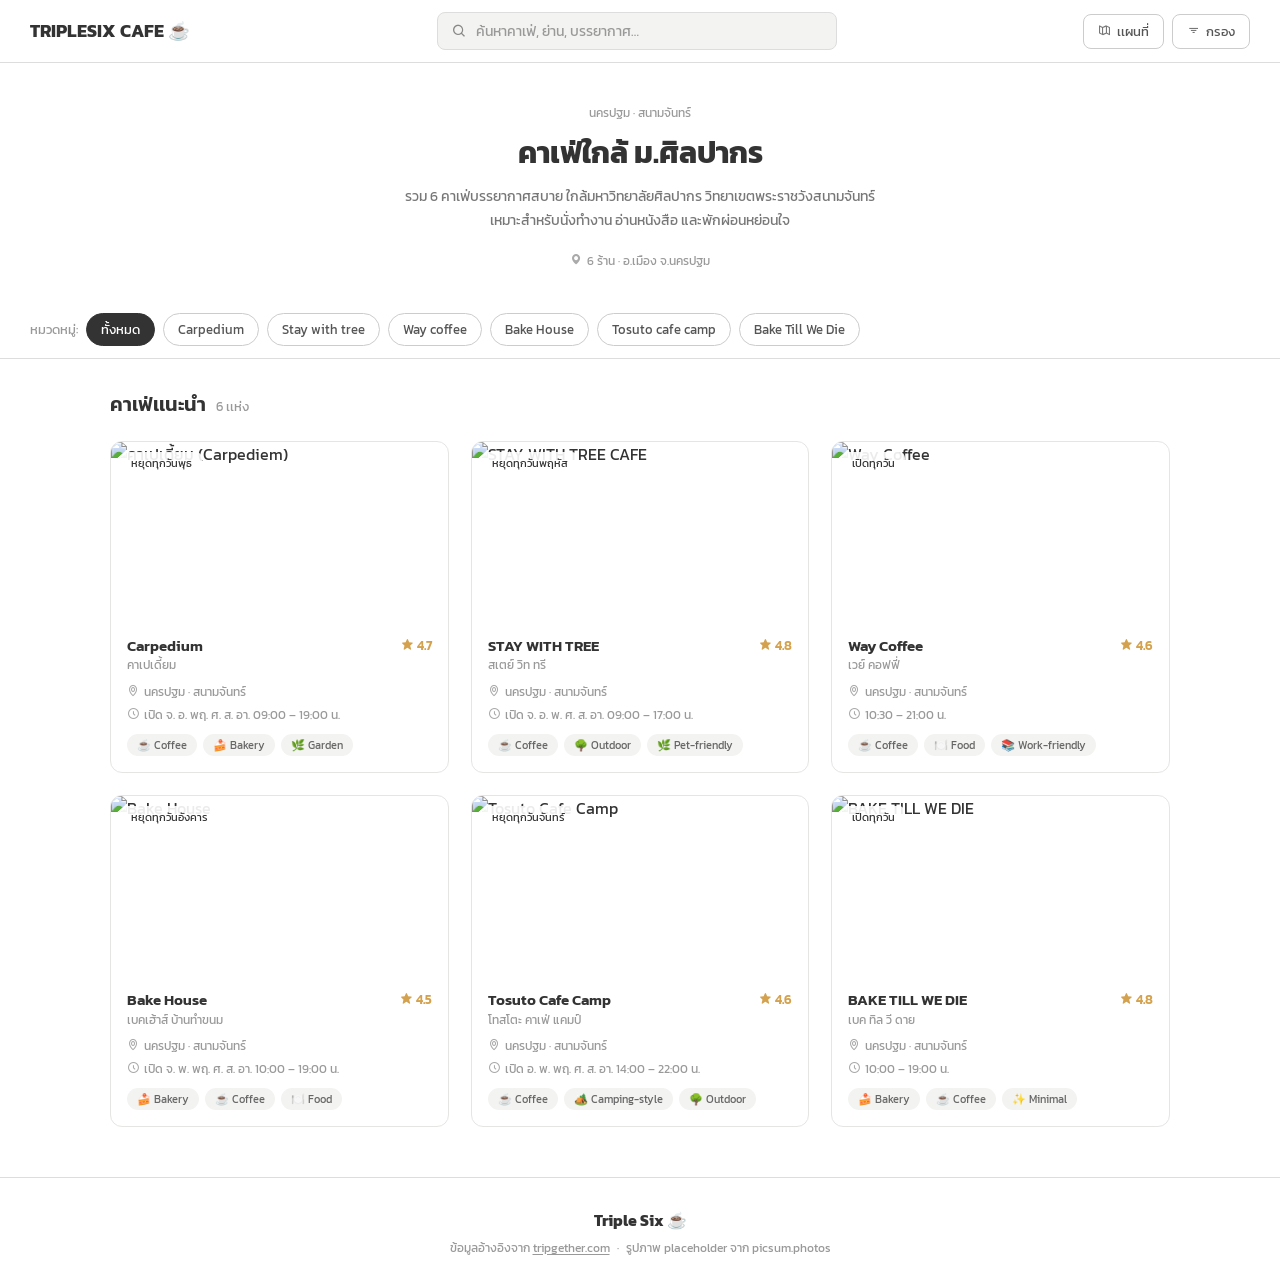
==== commit d4596d37: "Update index.html" ====
--- a/index.html
+++ b/index.html
@@ -1,5 +1,7 @@
+
 <!DOCTYPE html>
 <html lang="en">
+
 <head>
     <meta charset="UTF-8">
     <meta name="viewport" content="width=device-width, initial-scale=1.0">
@@ -7,9 +9,12 @@
     <link href='https://unpkg.com/boxicons@2.1.4/css/boxicons.min.css' rel='stylesheet'>
     <link rel="preconnect" href="https://fonts.googleapis.com" />
     <link rel="preconnect" href="https://fonts.gstatic.com" crossorigin />
-    <link href="https://fonts.googleapis.com/css2?family=Inter:wght@400;500;600;700&family=Kanit:wght@300;400;500;600;700&display=swap" rel="stylesheet" />
+    <link
+        href="https://fonts.googleapis.com/css2?family=Inter:wght@400;500;600;700&family=Kanit:wght@300;400;500;600;700&display=swap"
+        rel="stylesheet" />
     <title>Triple Six cafe</title>
 </head>
+
 <body>
     <header class="navbar">
         <a class="navbar_logo" href="#">TRIPLESIX CAFE<span>☕</span></a>
@@ -22,65 +27,91 @@
 
         <div class="navbar_action">
             <button class="botton_outline">
-                <i class='bx bx-map-alt' ></i>
+                <i class='bx bx-map-alt'></i>
                 เเผนที่
             </button>
             <button class="botton_outline">
-                <i class='bx bx-filter' ></i>
+                <i class='bx bx-filter'></i>
                 กรอง
             </button>
         </div>
     </header>
 
     <section class="page_header">
-        <p class="page_header_eyebrow">
-            นครปฐม · สนามจันทร์
-        </p>
-        <h1 class="page_header_title">
-            คาเฟ่ใกล้ ม.ศิลปากร
-        </h1>
-        <p class="page_header_sub">
-            รวม 6 คาเฟ่บรรยากาศสบาย ใกล้มหาวิทยาลัยศิลปากร วิทยาเขตพระราชวังสนามจันทร์<br>
-            เหมาะสำหรับนั่งทำงาน อ่านหนังสือ และพักผ่อนหย่อนใจ
-        </p>
-        <span class="page_header_meta">
-            <i class='bx bxs-map' ></i>
-            6 ร้าน · อ.เมือง จ.นครปฐม
-        </span>
-        <div id="myCarousel" class="carousel slide" data-bs-ride="carousel">
-            <div class="carousel-indicators">
-                <button type="button" data-bs-target="#myCarousel" data-bs-slide-to="0" class="active"></button>
-                <button type="button" data-bs-target="#myCarousel" data-bs-slide-to="1"></button>
-                <button type="button" data-bs-target="#myCarousel" data-bs-slide-to="2"></button>
-            </div>
-
-             <div class="carousel-inner">
-                <div class="carousel-item active">
-                    <img src="https://picsum.photos/800/400?random=1" class="d-block w-100" alt="Slide 1">
-                    <div class="carousel-caption d-none d-md-block">
-                        <h5>สไลด์ที่ 1</h5>
-                        <p>คำอธิบายสไลด์แรก</p>
-                    </div>
-                </div>
-                <div class="carousel-item">
-                    <img src="https://picsum.photos/800/400?random=2" class="d-block w-100" alt="Slide 2">
-                </div>
-                <div class="carousel-item">
-                    <img src="https://picsum.photos/800/400?random=3" class="d-block w-100" alt="Slide 3">
-                </div>
-            </div>
+        <div class="header_slideshow">
+            <div class="slide active"
+                style="background-image: url('https://cms.dmpcdn.com/food/2021/02/17/df872bf0-718c-11eb-85b4-d74ed7823c07_original.jpg');">
+            </div>
+            <div class="slide"
+                style="background-image: url('https://cms.dmpcdn.com/ugcarticle/2020/06/15/211d8240-370c-11ec-ad02-b55ebad82db1_original.jpeg');">
+            </div>
+            <div class="slide"
+                style="background-image: url('https://img.wongnai.com/p/1920x0/2017/08/02/bef6a3a764784b7f94c04570f521c3ca.jpg');">
+            </div>
+            <div class="slide"
+                style="background-image: url('https://img.wongnai.com/p/1920x0/2021/03/04/fd620c807dcf4549821f5a321be902ec.jpg');">
+            </div>
+            <div class="slide"
+                style="background-image: url('https://www.tripgether.com/wp-content/uploads/2022/02/Tosoto2.jpg');">
+            </div>
+            <div class="slide"
+                style="background-image: url('https://www.tripgether.com/wp-content/uploads/2022/02/Baketillwedie1.jpg');">
+            </div>
+
+            <!-- Carousel Controls -->
+            <button class="carousel_btn prev_btn" aria-label="Previous slide">
+                <i class='bx bx-chevron-left'></i>
+            </button>
+            <button class="carousel_btn next_btn" aria-label="Next slide">
+                <i class='bx bx-chevron-right'></i>
+            </button>
+
+            <!-- Carousel Indicators -->
+            <div class="carousel_indicators">
+                <span class="dot active" data-index="0"></span>
+                <span class="dot" data-index="1"></span>
+                <span class="dot" data-index="2"></span>
+                <span class="dot" data-index="3"></span>
+                <span class="dot" data-index="4"></span>
+                <span class="dot" data-index="5"></span>
+            </div>
+        </div>
+
+        <div class="header_content">
+            <p class="page_header_eyebrow">นครปฐม · สนามจันทร์</p>
+            <h1 class="page_header_title">คาเฟ่ใกล้ ม.ศิลปากร</h1>
+            <p class="page_header_sub">
+                รวม 6 คาเฟ่บรรยากาศสบาย ใกล้มหาวิทยาลัยศิลปากร วิทยาเขตพระราชวังสนามจันทร์<br>
+                เหมาะสำหรับนั่งทำงาน อ่านหนังสือ และพักผ่อนหย่อนใจ
+            </p>
+            <span class="page_header_meta">
+                <i class='bx bxs-map'></i>
+                6 ร้าน · อ.เมือง จ.นครปฐม
+            </span>
         </div>
     </section>
 
     <div class="filter_bar">
         <span class="filter_bar_label">หมวดหมู่:</span>
         <button class="filter_chip_active">ทั้งหมด</button>
-        <button class="filter_chip">☕ Coffee</button>
-        <button class="filter_chip">🍰 Bakery</button>
-        <button class="filter_chip">🍽️ Food</button>
-        <button class="filter_chip">🌿 Pet-friendly</button>
-        <button class="filter_chip">📚 Work-friendly</button>
-        <button class="filter_chip">🌳 Outdoor</button>
+        <a href="https://cafe-websit-triplesix.vercel.app/Carpedium_page.html">
+            <button class="filter_chip">Carpedium</button>
+        </a>
+        <a href="Stay_with_tree_page.html">
+            <button class="filter_chip">Stay with tree</button>
+        </a>
+        <a href="https://680710797-cafe.vercel.app/Way_coffe_page.html">
+            <button class="filter_chip">Way coffee</button>
+        </a>
+        <a href="https://680710189-sata.vercel.app/Bake_house_page.html">
+            <button class="filter_chip">Bake House</button>
+        </a>
+        <a href="https://tosuto.vercel.app/Tosuto_cafe_camp_page.html">
+            <button class="filter_chip">Tosuto cafe camp</button>
+        </a>
+        <a href="https://cafe-website-triplesix.vercel.app/Bake_till_we_die.html">
+            <button class="filter_chip">Bake Till We Die</button>
+        </a>
     </div>
 
     <main class="container">
@@ -90,220 +121,229 @@
         </div>
 
         <div class="cafe_grid">
-        <a href="Carpedium_page.html">
-            <article href="way_home.html" class="cafe_card">
-                <div class="cafe_card_image_warp">
-                    <img src="https://cms.dmpcdn.com/food/2021/02/17/df872bf0-718c-11eb-85b4-d74ed7823c07_original.jpg" alt="คาเปเดี้ยม (Carpediem)" loading="lazy"/>
-                    <span class="cafe_card_badge">หยุดทุกวันพุธ</span>
-                </div>
-                <div class="cafe_card_body">
-                    <div class="cafe_card_top">
-                        <div>
-                            <p class="cafe_card_name">Carpedium</p>
-                            <p class="cafe_card_name">คาเปเดี้ยม</p>
-                        </div>
-                        <span class="cafe_card_rating">
-                            <i class='bx bxs-star' ></i>
-                            4.7
-                        </span>
-                    </div>
-                    <div class="cafe_card_location">
-                        <i class='bx bx-map' ></i>
-                        นครปฐม · สนามจันทร์
-                    </div>
-                    <div class="cafe_card_hour">
-                        <i class='bx bx-time-five' ></i>
-                        เปิด จ. อ. พฤ. ศ. ส. อา.  09:00 – 19:00 น.
-                    </div>
-                    <div class="cafe_card_tags">
-                        <span class="tag">☕ Coffee</span>
-                        <span class="tag">🍰 Bakery</span>
-                        <span class="tag">🌿 Garden</span>
-                    </div>
-                </div>
-            </article>
-        </a>
-
-        <a href="Stay_with_tree_page.html">
-            <article class="cafe_card">
-                <div class="cafe_card_image_warp">
-                    <img src="https://cms.dmpcdn.com/ugcarticle/2020/06/15/211d8240-370c-11ec-ad02-b55ebad82db1_original.jpeg" alt="STAY WITH TREE CAFE" loading="lazy"/>
-                    <span class="cafe_card_badge">หยุดทุกวันพฤหัส</span>
-                </div>
-                <div class="cafe_card_body">
-                    <div class="cafe_card_top">
-                        <div>
-                            <p class="cafe_card_name">STAY WITH TREE</p>
-                            <p class="cafe_card_name">สเตย์ วิท ทรี</p>
-                        </div>
-                        <span class="cafe_card_rating">
-                            <i class='bx bxs-star' ></i>
-                            4.8
-                        </span>
-                    </div>
-                    <div class="cafe_card_location">
-                        <i class='bx bx-map' ></i>
-                        นครปฐม · สนามจันทร์
-                    </div>
-                    <div class="cafe_card_hour">
-                        <i class='bx bx-time-five' ></i>
-                        เปิด จ. อ. พ. ศ. ส. อา. 09:00 – 17:00 น. 
-                    </div>
-                    <div class="cafe_card_tags">
-                        <span class="tag">☕ Coffee</span>
-                        <span class="tag">🌳 Outdoor</span>
-                        <span class="tag">🌿 Pet-friendly</span>
-                    </div>
-                </div>
-            </article>
-        </a>
-
-        <a href="Way_coffee_page.html">
-            <article class="cafe_card">
-                <div class="cafe_card_image_warp">
-                    <img src="https://img.wongnai.com/p/1920x0/2017/08/02/bef6a3a764784b7f94c04570f521c3ca.jpg" alt="Way Coffee" loading="lazy"/>
-                    <span class="cafe-card_badge">เปิดทุกวัน</span>
-                </div>
-                <div class="cafe_card_body">
-                    <div class="cafe_card_top">
-                        <div>
-                            <p class="cafe_card_name">Way Coffee</p>
-                            <p class="cafe_card_name">เวย์ คอฟฟี่</p>
-                        </div>
-                        <span class="cafe_card_rating">
-                            <i class='bx bxs-star' ></i>
-                            4.6
-                        </span>
-                    </div>
-                    <div class="cafe_card_location">
-                        <i class='bx bx-map' ></i>
-                        นครปฐม · สนามจันทร์
-                    </div>
-                    <div class="cafe_card_hour">
-                        <i class='bx bx-time-five' ></i>
-                        10:30 – 21:00 น.
-                    </div>
-                    <div class="cafe_card_tags">
-                        <span class="tag">☕ Coffee</span>
-                        <span class="tag">🍽️ Food</span>
-                        <span class="tag">📚 Work-friendly</span>
-                    </div>
-                </div>
-            </article>
-        </a>
-
-        <a href="Bake_house_page.html">
-            <article class="cafe_card">
-                <div class="cafe_card_image_warp">
-                    <img src="https://img.wongnai.com/p/400x0/2021/03/04/fd620c807dcf4549821f5a321be902ec.jpg" alt="Bake House" loading="lazy"/>
-                    <span class="cafe_card_badge">หยุดทุกวันอังคาร</span>
-                </div>
-                <div class="cafe_card_body">
-                    <div class="cafe_card_top">
-                        <div>
-                            <p class="cafe_card_name">Bake House</p>
-                            <p class="cafe_card_name">เบคเฮ้าส์ บ้านทำขนม</p>
-                        </div>
-                        <span class="cafe_card_rating">
-                            <i class='bx bxs-star' ></i>
-                            4.5
-                        </span>
-                    </div>
-                    <div class="cafe_card_location">
-                        <i class='bx bx-map' ></i>
-                        นครปฐม · สนามจันทร์
-                    </div>
-                    <div class="cafe_card_hour">
-                        <i class='bx bx-time-five' ></i>
-                        เปิด จ. พ. พฤ. ศ. ส. อา. 10:00 – 19:00 น.
-                    </div>
-                    <div class="cafe_card_tags">
-                        <span class="tag">🍰 Bakery</span>
-                        <span class="tag">☕ Coffee</span>
-                        <span class="tag">🍽️ Food</span>
-                    </div>
-                </div>
-            </article>
-        </a>
-
-        <a href="Tosuto_cafe_camp_page.html">
-            <article class="cafe_card">
-                <div class="cafe_card_image_warp">
-                    <img src="https://www.tripgether.com/wp-content/uploads/2022/02/Tosoto2.jpg" alt="Tosuto Cafe Camp" loading="lazy"/>
-                    <span class="cafe_card_badge">หยุดทุกวันจันทร์</span>
-                </div>
-                <div class="cafe_card_body">
-                    <div class="cafe_card_top">
-                        <div>
-                            <p class="cafe_card_name">Tosuto Cafe Camp</p>
-                            <p class="cafe_card_name">โทสโตะ คาเฟ่ แคมป์</p>
-                        </div>
-                        <span class="cafe_card_rating">
-                            <i class='bx bxs-star' ></i>
-                            4.6
-                        </span>
-                    </div>
-                    <div class="cafe_card_location">
-                        <i class='bx bx-map' ></i>
-                        นครปฐม · สนามจันทร์
-                    </div>
-                    <div class="cafe_card_hour">
-                        <i class='bx bx-time-five' ></i>
-                        เปิด อ. พ. พฤ. ศ. ส. อา.  14:00 – 22:00 น. 
-                    </div>
-                    <div class="cafe_card_tags">
-                        <span class="tag">☕ Coffee</span>
-                        <span class="tag">🏕️ Camping-style</span>
-                        <span class="tag">🌳 Outdoor</span>
-                    </div>
-                </div>
-            </article>
-        </a>
-
-        <a href="Bake_till_we_die.html">
-            <article class="cafe_card">
-                <div class="cafe_card_image-warp">
-                    <img src="https://www.tripgether.com/wp-content/uploads/2022/02/Baketillwedie1.jpg" alt="BAKE TILL WE DIE" loading="lazy"/>
-                    <span class="cafe_card_badge">เปิดทุกวัน</span>
-                </div>
-                <div class="cafe_card_body">
-                    <div class="cafe_card_top">
-                        <div>
-                            <p class="cafe_card_name">BAKE TILL WE DIE</p>
-                            <p class="cafe_card_name">เบค ทิล วี ดาย</p>
-                        </div>
-                        <span class="cafe_card_rating">
-                            <i class='bx bxs-star' ></i>
-                            4.8
-                        </span>
-                    </div>
-                    <div class="cafe_card_loaction">
-                        <i class='bx bx-map' ></i>
-                        นครปฐม · สนามจันทร์
-                    </div>
-                    <div class="cafe_card_hour">
-                        <i class='bx bx-time-five' ></i>
-                        10:00 – 19:00 น.
-                    </div>
-                    <div class="cafe_card_tags">
-                        <span class="tag">🍰 Bakery</span>
-                        <span class="tag">☕ Coffee</span>
-                        <span class="tag">✨ Minimal</span>
-                    </div>
-                </div>
-            </article>
-        </a>
+            <a href="https://cafe-websit-triplesix.vercel.app/Carpedium_page.html">
+                <article href="way_home.html" class="cafe_card">
+                    <div class="cafe_card_image_warp">
+                        <img src="https://cms.dmpcdn.com/food/2021/02/17/df872bf0-718c-11eb-85b4-d74ed7823c07_original.jpg"
+                            alt="คาเปเดี้ยม (Carpediem)" loading="lazy" />
+                        <span class="cafe_card_badge">หยุดทุกวันพุธ</span>
+                    </div>
+                    <div class="cafe_card_body">
+                        <div class="cafe_card_top">
+                            <div>
+                                <p class="cafe_card_name">Carpedium</p>
+                                <p class="cafe_card_name">คาเปเดี้ยม</p>
+                            </div>
+                            <span class="cafe_card_rating">
+                                <i class='bx bxs-star'></i>
+                                4.7
+                            </span>
+                        </div>
+                        <div class="cafe_card_location">
+                            <i class='bx bx-map'></i>
+                            นครปฐม · สนามจันทร์
+                        </div>
+                        <div class="cafe_card_hour">
+                            <i class='bx bx-time-five'></i>
+                            เปิด จ. อ. พฤ. ศ. ส. อา. 09:00 – 19:00 น.
+                        </div>
+                        <div class="cafe_card_tags">
+                            <span class="tag">☕ Coffee</span>
+                            <span class="tag">🍰 Bakery</span>
+                            <span class="tag">🌿 Garden</span>
+                        </div>
+                    </div>
+                </article>
+            </a>
+
+            <a href="Stay_with_tree_page.html">
+                <article class="cafe_card">
+                    <div class="cafe_card_image_warp">
+                        <img src="https://cms.dmpcdn.com/ugcarticle/2020/06/15/211d8240-370c-11ec-ad02-b55ebad82db1_original.jpeg"
+                            alt="STAY WITH TREE CAFE" loading="lazy" />
+                        <span class="cafe_card_badge">หยุดทุกวันพฤหัส</span>
+                    </div>
+                    <div class="cafe_card_body">
+                        <div class="cafe_card_top">
+                            <div>
+                                <p class="cafe_card_name">STAY WITH TREE</p>
+                                <p class="cafe_card_name">สเตย์ วิท ทรี</p>
+                            </div>
+                            <span class="cafe_card_rating">
+                                <i class='bx bxs-star'></i>
+                                4.8
+                            </span>
+                        </div>
+                        <div class="cafe_card_location">
+                            <i class='bx bx-map'></i>
+                            นครปฐม · สนามจันทร์
+                        </div>
+                        <div class="cafe_card_hour">
+                            <i class='bx bx-time-five'></i>
+                            เปิด จ. อ. พ. ศ. ส. อา. 09:00 – 17:00 น.
+                        </div>
+                        <div class="cafe_card_tags">
+                            <span class="tag">☕ Coffee</span>
+                            <span class="tag">🌳 Outdoor</span>
+                            <span class="tag">🌿 Pet-friendly</span>
+                        </div>
+                    </div>
+                </article>
+            </a>
+
+            <a href="https://680710797-cafe.vercel.app/Way_coffe_page.html">
+                <article class="cafe_card">
+                    <div class="cafe_card_image_warp">
+                        <img src="https://img.wongnai.com/p/1920x0/2017/08/02/bef6a3a764784b7f94c04570f521c3ca.jpg"
+                            alt="Way Coffee" loading="lazy" />
+                        <span class="cafe-card_badge">เปิดทุกวัน</span>
+                    </div>
+                    <div class="cafe_card_body">
+                        <div class="cafe_card_top">
+                            <div>
+                                <p class="cafe_card_name">Way Coffee</p>
+                                <p class="cafe_card_name">เวย์ คอฟฟี่</p>
+                            </div>
+                            <span class="cafe_card_rating">
+                                <i class='bx bxs-star'></i>
+                                4.6
+                            </span>
+                        </div>
+                        <div class="cafe_card_location">
+                            <i class='bx bx-map'></i>
+                            นครปฐม · สนามจันทร์
+                        </div>
+                        <div class="cafe_card_hour">
+                            <i class='bx bx-time-five'></i>
+                            10:30 – 21:00 น.
+                        </div>
+                        <div class="cafe_card_tags">
+                            <span class="tag">☕ Coffee</span>
+                            <span class="tag">🍽️ Food</span>
+                            <span class="tag">📚 Work-friendly</span>
+                        </div>
+                    </div>
+                </article>
+            </a>
+
+            <a href="https://680710189-sata.vercel.app/Bake_house_page.html">
+                <article class="cafe_card">
+                    <div class="cafe_card_image_warp">
+                        <img src="https://img.wongnai.com/p/1920x0/2021/03/04/fd620c807dcf4549821f5a321be902ec.jpg"
+                            alt="Bake House" loading="lazy" />
+                        <span class="cafe_card_badge">หยุดทุกวันอังคาร</span>
+                    </div>
+                    <div class="cafe_card_body">
+                        <div class="cafe_card_top">
+                            <div>
+                                <p class="cafe_card_name">Bake House</p>
+                                <p class="cafe_card_name">เบคเฮ้าส์ บ้านทำขนม</p>
+                            </div>
+                            <span class="cafe_card_rating">
+                                <i class='bx bxs-star'></i>
+                                4.5
+                            </span>
+                        </div>
+                        <div class="cafe_card_location">
+                            <i class='bx bx-map'></i>
+                            นครปฐม · สนามจันทร์
+                        </div>
+                        <div class="cafe_card_hour">
+                            <i class='bx bx-time-five'></i>
+                            เปิด จ. พ. พฤ. ศ. ส. อา. 10:00 – 19:00 น.
+                        </div>
+                        <div class="cafe_card_tags">
+                            <span class="tag">🍰 Bakery</span>
+                            <span class="tag">☕ Coffee</span>
+                            <span class="tag">🍽️ Food</span>
+                        </div>
+                    </div>
+                </article>
+            </a>
+
+            <a href="https://tosuto.vercel.app/Tosuto_cafe_camp_page.html">
+                <article class="cafe_card">
+                    <div class="cafe_card_image_warp">
+                        <img src="https://www.tripgether.com/wp-content/uploads/2022/02/Tosoto2.jpg"
+                            alt="Tosuto Cafe Camp" loading="lazy" />
+                        <span class="cafe_card_badge">หยุดทุกวันจันทร์</span>
+                    </div>
+                    <div class="cafe_card_body">
+                        <div class="cafe_card_top">
+                            <div>
+                                <p class="cafe_card_name">Tosuto Cafe Camp</p>
+                                <p class="cafe_card_name">โทสโตะ คาเฟ่ แคมป์</p>
+                            </div>
+                            <span class="cafe_card_rating">
+                                <i class='bx bxs-star'></i>
+                                4.6
+                            </span>
+                        </div>
+                        <div class="cafe_card_location">
+                            <i class='bx bx-map'></i>
+                            นครปฐม · สนามจันทร์
+                        </div>
+                        <div class="cafe_card_hour">
+                            <i class='bx bx-time-five'></i>
+                            เปิด อ. พ. พฤ. ศ. ส. อา. 14:00 – 22:00 น.
+                        </div>
+                        <div class="cafe_card_tags">
+                            <span class="tag">☕ Coffee</span>
+                            <span class="tag">🏕️ Camping-style</span>
+                            <span class="tag">🌳 Outdoor</span>
+                        </div>
+                    </div>
+                </article>
+            </a>
+
+            <a href="https://cafe-website-triplesix.vercel.app/Bake_till_we_die.html">
+                <article class="cafe_card">
+                    <div class="cafe_card_image-warp">
+                        <img src="https://www.tripgether.com/wp-content/uploads/2022/02/Baketillwedie1.jpg"
+                            alt="BAKE TILL WE DIE" loading="lazy" />
+                        <span class="cafe_card_badge">เปิดทุกวัน</span>
+                    </div>
+                    <div class="cafe_card_body">
+                        <div class="cafe_card_top">
+                            <div>
+                                <p class="cafe_card_name">BAKE TILL WE DIE</p>
+                                <p class="cafe_card_name">เบค ทิล วี ดาย</p>
+                            </div>
+                            <span class="cafe_card_rating">
+                                <i class='bx bxs-star'></i>
+                                4.8
+                            </span>
+                        </div>
+                        <div class="cafe_card_loaction">
+                            <i class='bx bx-map'></i>
+                            นครปฐม · สนามจันทร์
+                        </div>
+                        <div class="cafe_card_hour">
+                            <i class='bx bx-time-five'></i>
+                            10:00 – 19:00 น.
+                        </div>
+                        <div class="cafe_card_tags">
+                            <span class="tag">🍰 Bakery</span>
+                            <span class="tag">☕ Coffee</span>
+                            <span class="tag">✨ Minimal</span>
+                        </div>
+                    </div>
+                </article>
+            </a>
         </div>
     </main>
 
     <footer class="footer">
         <p class="footer_brand">Triple Six ☕</p>
         <p class="footer_text">
-            ข้อมูลอ้างอิงจาก <a href="https://www.tripgether.com" target="_blank" style="color:inherit; text-decoration:underline; text-underline-offset:2px;">tripgether.com</a>
+            ข้อมูลอ้างอิงจาก <a href="https://www.tripgether.com" target="_blank"
+                style="color:inherit; text-decoration:underline; text-underline-offset:2px;">tripgether.com</a>
             <span class="footer__divider">·</span>
             รูปภาพ placeholder จาก picsum.photos
         </p>
     </footer>
-
+    <!--ตรงนี้ด้วยจ้าาาา-->
+    <script src="/Js/home.js"></script>
 </body>
+
 </html>
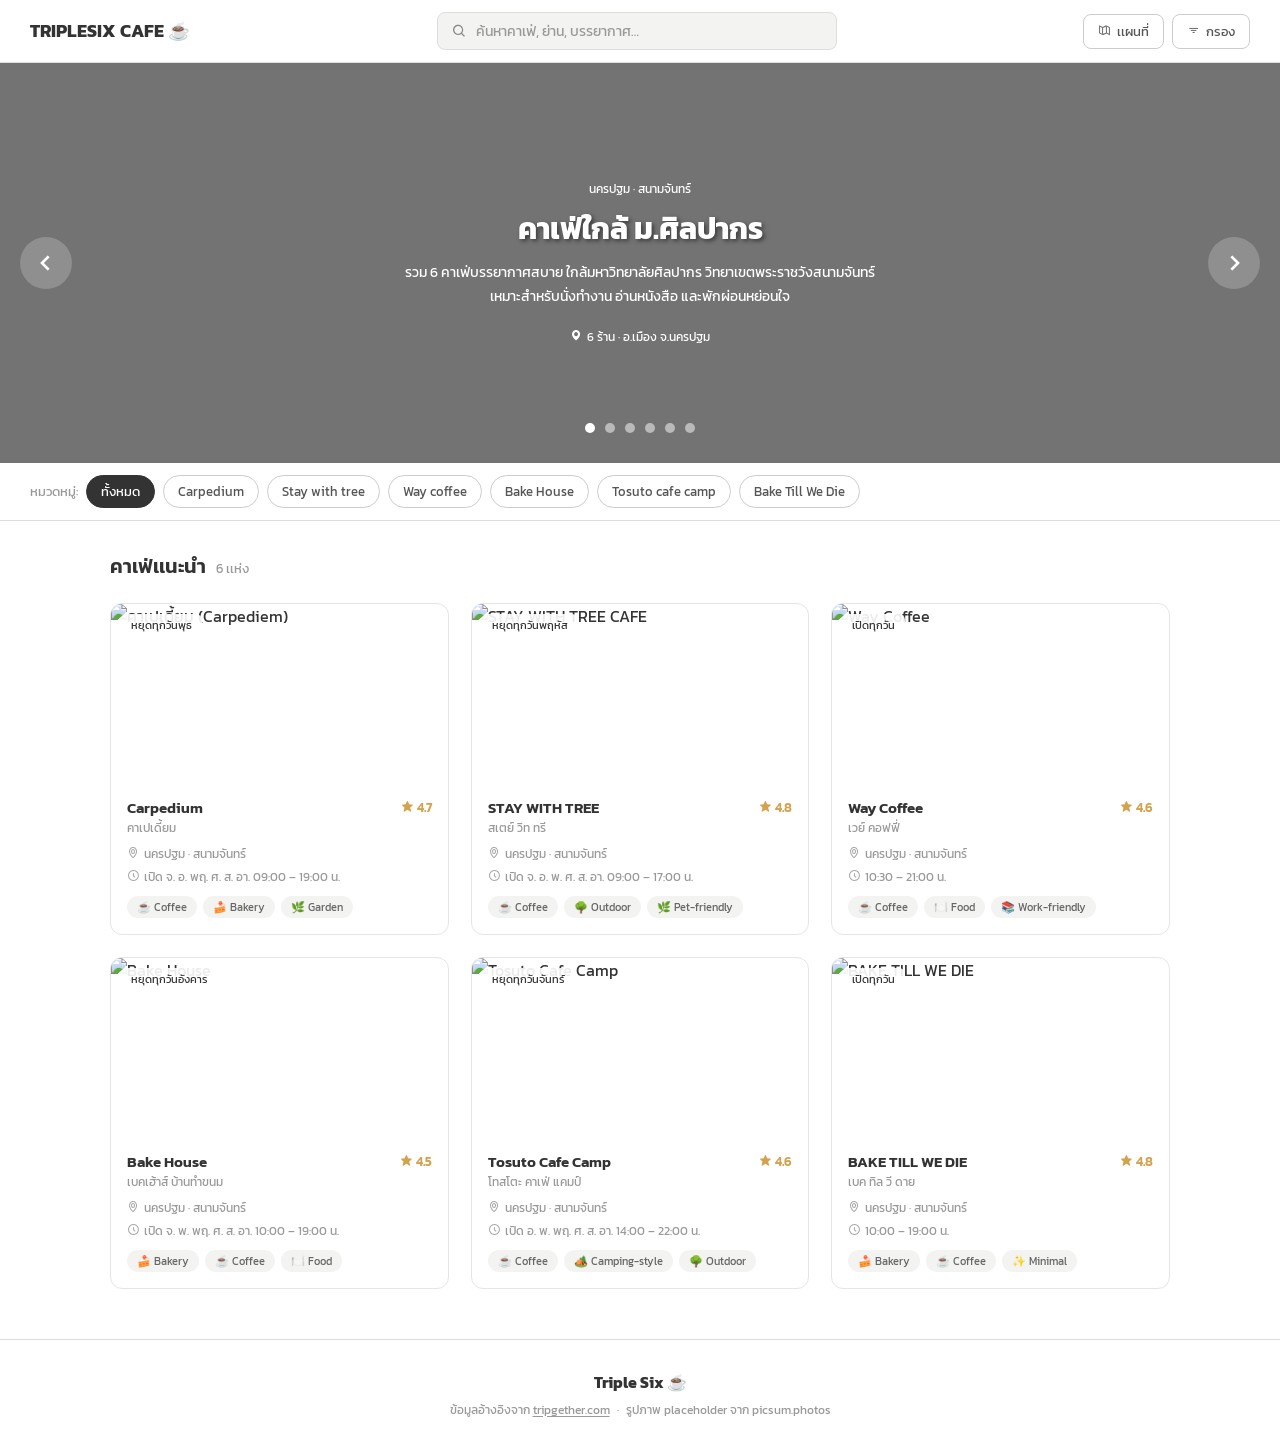
==== commit 4aa8f6ee: "Update index.html" ====
--- a/index.html
+++ b/index.html
@@ -342,8 +342,33 @@
             รูปภาพ placeholder จาก picsum.photos
         </p>
     </footer>
-    <!--ตรงนี้ด้วยจ้าาาา-->
-    <script src="/Js/home.js"></script>
+        <script>
+        const track = document.querySelector('.carousel_track');
+        const cards = document.querySelectorAll('.carousel_card');
+        const nextBtn = document.querySelector('.next_btn');
+        const prevBtn = document.querySelector('.prev_btn');
+
+        let counter = 0;
+        const size = 100; // เลื่อนทีละ 100%
+
+        nextBtn.addEventListener('click', () => {
+            if (counter >= cards.length - 1) {
+                counter = 0; // วนกลับไปรูปแรก
+            } else {
+                counter++;
+            }
+            track.style.transform = 'translateX(' + (-size * counter) + '%)';
+        });
+
+        prevBtn.addEventListener('click', () => {
+            if (counter <= 0) {
+                counter = cards.length - 1; // วนไปรูปสุดท้าย
+            } else {
+                counter--;
+            }
+            track.style.transform = 'translateX(' + (-size * counter) + '%)';
+        });
+</script>
 </body>
 
 </html>
--- a/css/home_style.css
+++ b/css/home_style.css
@@ -24,379 +24,6 @@
     font-family: 'Kanit', sans-serif;
 }
 
-.navbar {
-    position: sticky;
-    top: 0;
-    display: flex;
-    align-items: center;
-    justify-content: space-between;
-    padding: 12px 30px;
-    background: #fff;
-    border-bottom: 1px solid #ddd;
-    z-index: 10;
-}
-
-.navbar_logo {
-    font-weight: 700;
-    font-size: 1.1rem;
-    color: #333;
-}
-
-.navbar_logo span {
-    margin-left: 4px;
-}
-
-.navbar_search_warp {
-    flex: 1;
-    max-width: 400px;
-    margin: 0 20px;
-}
-
-.navbar_search {
-    display: flex;
-    align-items: center;
-    gap: 8px;
-    padding: 8px 14px;
-    background-color: #f3f3f1;
-    border-radius: 8px;
-    border: 1px solid #ddd;
-}
-
-.navbar_search:focus-within {
-    border-color: #aaa;
-}
-
-.navbar_search input {
-    border: none;
-    outline: none;
-    background: none;
-    font-size: 0.85rem;
-    width: 100%;
-    font-family: 'Kanit', sans-serif;
-}
-
-.navbar_search input::placeholder {
-    color: #999;
-}
-
-.navbar_search i {
-    color: #888;
-}
-
-.navbar_action {
-    display: flex;
-    gap: 8px;
-}
-
-.botton_outline {
-    display: flex;
-    align-items: center;
-    gap: 6px;
-    padding: 7px 14px;
-    font-size: 0.82rem;
-    font-family: 'Kanit', sans-serif;
-    color: #555;
-    background: none;
-    border: 1px solid #ccc;
-    border-radius: 8px;
-}
-
-.botton_outline:hover {
-    background-color: #f0f0ee;
-}
-
-.botton_outline i {
-    color: #777;
-}
-
-.page_header {
-    text-align: center;
-    padding: 40px 20px 30px;
-    max-width: 600px;
-    margin: 0 auto;
-}
-
-.page_header_eyebrow {
-    font-size: 0.78rem;
-    color: #999;
-    margin-bottom: 8px;
-}
-
-.page_header_title {
-    font-size: 1.9rem;
-    font-weight: 700;
-    color: #333;
-    margin-bottom: 10px;
-}
-
-.page_header_sub {
-    font-size: 0.88rem;
-    color: #777;
-    line-height: 1.7;
-    margin-bottom: 14px;
-}
-
-.page_header_meta {
-    display: inline-flex;
-    align-items: center;
-    gap: 5px;
-    font-size: 0.78rem;
-    color: #999;
-}
-
-.page_header_meta i {
-    color: #aaa;
-}
-
-.filter_bar {
-    display: flex;
-    align-items: center;
-    gap: 8px;
-    padding: 12px 30px;
-    overflow-x: auto;
-    border-bottom: 1px solid #ddd;
-    background-color: #fff;
-}
-
-.filter_bar_label {
-    font-size: 0.8rem;
-    color: #999;
-    white-space: nowrap;
-}
-
-.filter_chip,
-.filter_chip_active {
-    white-space: nowrap;
-    padding: 6px 14px;
-    font-size: 0.8rem;
-    font-family: 'Kanit', sans-serif;
-    border-radius: 20px;
-    border: 1px solid #ccc;
-    background: #fff;
-    color: #555;
-}
-
-.filter_chip:hover {
-    background-color: #f0f0ee;
-}
-
-.filter_chip_active {
-    background-color: #333;
-    color: #fff;
-    border-color: #333;
-}
-
-.container {
-    max-width: 1100px;
-    margin: 0 auto;
-    padding: 30px 20px 50px;
-}
-
-.section_header {
-    display: flex;
-    align-items: baseline;
-    gap: 10px;
-    margin-bottom: 22px;
-}
-
-.section_header_title {
-    font-size: 1.25rem;
-    font-weight: 600;
-    color: #333;
-}
-
-.section_header_count {
-    font-size: 0.82rem;
-    color: #999;
-}
-
-.cafe_grid {
-    display: grid;
-    grid-template-columns: repeat(3, 1fr);
-    gap: 22px;
-}
-
-.cafe_card_link {
-    text-decoration: none;
-    color: inherit;
-    display: block;
-}
-
-.cafe_card {
-    background: #fff;
-    border-radius: 12px;
-    overflow: hidden;
-    border: 1px solid #e5e5e3;
-}
-
-.cafe_card_image_warp,
-.cafe_card_image-warp {
-    position: relative;
-    height: 180px;
-    overflow: hidden;
-}
-
-.cafe_card_image_warp img,
-.cafe_card_image-warp img {
-    width: 100%;
-    height: 100%;
-    object-fit: cover;
-}
-
-.cafe_card_badge,
-.cafe-card_badge {
-    position: absolute;
-    top: 10px;
-    left: 10px;
-    padding: 3px 10px;
-    font-size: 0.7rem;
-    background: rgba(255, 255, 255, 0.9);
-    color: #333;
-    border-radius: 6px;
-}
-
-.cafe_card_body {
-    padding: 14px 16px 16px;
-}
-
-.cafe_card_top {
-    display: flex;
-    justify-content: space-between;
-    align-items: flex-start;
-    margin-bottom: 8px;
-}
-
-.cafe_card_name {
-    font-size: 0.92rem;
-    font-weight: 600;
-    color: #333;
-    line-height: 1.4;
-}
-
-.cafe_card_name+.cafe_card_name {
-    font-weight: 400;
-    font-size: 0.78rem;
-    color: #999;
-}
-
-.cafe_card_rating {
-    display: flex;
-    align-items: center;
-    gap: 3px;
-    font-size: 0.8rem;
-    font-weight: 600;
-    color: #d4a24e;
-}
-
-.cafe_card_rating i {
-    color: #d4a24e;
-}
-
-.cafe_card_location,
-.cafe_card_loaction {
-    display: flex;
-    align-items: center;
-    gap: 5px;
-    font-size: 0.78rem;
-    color: #999;
-    margin-bottom: 4px;
-}
-
-.cafe_card_location i,
-.cafe_card_loaction i {
-    color: #aaa;
-}
-
-.cafe_card_hour {
-    display: flex;
-    align-items: center;
-    gap: 5px;
-    font-size: 0.78rem;
-    color: #999;
-    margin-bottom: 10px;
-}
-
-.cafe_card_hour i {
-    color: #aaa;
-}
-
-.cafe_card_tags {
-    display: flex;
-    flex-wrap: wrap;
-    gap: 6px;
-}
-
-.tag {
-    font-size: 0.7rem;
-    padding: 3px 10px;
-    background-color: #f3f3f1;
-    color: #666;
-    border-radius: 14px;
-}
-
-.detail_hero {
-    max-width: 800px;
-    margin: 0 auto;
-    padding: 0 20px;
-}
-
-.detail_hero img {
-    width: 100%;
-    height: 300px;
-    object-fit: cover;
-    border-radius: 12px;
-}
-
-.detail_content {
-    max-width: 800px;
-}
-
-.detail_info {
-    display: flex;
-    flex-direction: column;
-    gap: 8px;
-    margin-bottom: 20px;
-}
-
-.detail_row {
-    display: flex;
-    align-items: center;
-    gap: 8px;
-    font-size: 0.88rem;
-    color: #555;
-}
-
-.detail_row i {
-    color: #aaa;
-    font-size: 1.1rem;
-}
-
-.detail_row .bxs-star {
-    color: #d4a24e;
-}
-
-.footer {
-    text-align: center;
-    padding: 30px 20px;
-    border-top: 1px solid #ddd;
-    background-color: #fff;
-}
-
-.footer_brand {
-    font-weight: 700;
-    font-size: 1rem;
-    color: #333;
-    margin-bottom: 6px;
-}
-
-.footer_text {
-    font-size: 0.78rem;
-    color: #999;
-}
-
-.footer__divider {
-    margin: 0 4px;
-}
 .carousel_btn {
     position: absolute;
     top: 50%;
@@ -450,6 +77,443 @@
     background: white;
 }
 
+.navbar {
+    position: sticky;
+    top: 0;
+    display: flex;
+    align-items: center;
+    justify-content: space-between;
+    padding: 12px 30px;
+    background: #fff;
+    border-bottom: 1px solid #ddd;
+    z-index: 10;
+}
+
+.navbar_logo {
+    font-weight: 700;
+    font-size: 1.1rem;
+    color: #333;
+}
+
+.navbar_logo span {
+    margin-left: 4px;
+}
+
+.navbar_search_warp {
+    flex: 1;
+    max-width: 400px;
+    margin: 0 20px;
+}
+
+.navbar_search {
+    display: flex;
+    align-items: center;
+    gap: 8px;
+    padding: 8px 14px;
+    background-color: #f3f3f1;
+    border-radius: 8px;
+    border: 1px solid #ddd;
+}
+
+.navbar_search:focus-within {
+    border-color: #aaa;
+}
+
+.navbar_search input {
+    border: none;
+    outline: none;
+    background: none;
+    font-size: 0.85rem;
+    width: 100%;
+    font-family: 'Kanit', sans-serif;
+}
+
+.navbar_search input::placeholder {
+    color: #999;
+}
+
+.navbar_search i {
+    color: #888;
+}
+
+.navbar_action {
+    display: flex;
+    gap: 8px;
+}
+
+.botton_outline {
+    display: flex;
+    align-items: center;
+    gap: 6px;
+    padding: 7px 14px;
+    font-size: 0.82rem;
+    font-family: 'Kanit', sans-serif;
+    color: #555;
+    background: none;
+    border: 1px solid #ccc;
+    border-radius: 8px;
+}
+
+.botton_outline:hover {
+    background-color: #f0f0ee;
+}
+
+.botton_outline i {
+    color: #777;
+}
+
+.page_header {
+    text-align: center;
+    padding: 40px 20px 30px;
+    max-width: 600px;
+    margin: 0 auto;
+}
+
+.page_header_eyebrow {
+    font-size: 0.78rem;
+    color: #fff;
+    margin-bottom: 8px;
+}
+
+.page_header_title {
+    font-size: 1.9rem;
+    font-weight: 700;
+    color: #fff;
+    margin-bottom: 10px;
+}
+.page_header {
+    position: relative;
+    overflow: hidden;
+    min-height: 400px;
+    max-width: 100%;
+    display: flex;
+    align-items: center;
+    justify-content: center;
+    text-align: center;
+    color: white;
+    padding: 60px 20px;
+}
+.header_slideshow {
+    position: absolute;
+    top: 0;
+    left: 0;
+    width: 100%;
+    height: 100%;
+    z-index: 1;
+}
+.slide {
+    position: absolute;
+    width: 100%;
+    height: 100%;
+    background-size: cover;
+    background-position: center 60%;
+    opacity: 0;
+    animation: slideFade 15s infinite;
+}
+.header_slideshow::after {
+    content: '';
+    position: absolute;
+    top: 0;
+    left: 0;
+    width: 100%;
+    height: 100%;
+    background: rgba(0, 0, 0, 0.55);
+    z-index: 2;
+}
+.slide:nth-child(1) { animation-delay: 0s; }
+.slide:nth-child(2) { animation-delay: 5s; }
+.slide:nth-child(3) { animation-delay: 10s; }
+
+.header_content {
+    position: relative;
+    z-index: 3;
+}
+
+@keyframes slideFade {
+    0% { opacity: 0; }
+    10% { opacity: 1; }
+    33% { opacity: 1; }
+    43% { opacity: 0; }
+    100% { opacity: 0; }
+}
+
+.page_header_title {
+    color: #ffffff;
+    text-shadow: 2px 2px 4px rgba(0,0,0,0.5);
+}
+.page_header_sub {
+    color: #fff;
+}
+
+.page_header_sub {
+    font-size: 0.88rem;
+    color: #fff;
+    line-height: 1.7;
+    margin-bottom: 14px;
+}
+
+.page_header_meta {
+    display: inline-flex;
+    align-items: center;
+    gap: 5px;
+    font-size: 0.78rem;
+    color: #fff;
+}
+
+.page_header_meta i {
+    color: #fff;
+}
+
+.filter_bar {
+    display: flex;
+    align-items: center;
+    gap: 8px;
+    padding: 12px 30px;
+    overflow-x: auto;
+    border-bottom: 1px solid #ddd;
+    background-color: #fff;
+}
+
+.filter_bar_label {
+    font-size: 0.8rem;
+    color: #999;
+    white-space: nowrap;
+}
+
+.filter_chip,
+.filter_chip_active {
+    white-space: nowrap;
+    padding: 6px 14px;
+    font-size: 0.8rem;
+    font-family: 'Kanit', sans-serif;
+    border-radius: 20px;
+    border: 1px solid #ccc;
+    background: #fff;
+    color: #555;
+}
+
+.filter_chip:hover {
+    background-color: #f0f0ee;
+}
+
+.filter_chip_active {
+    background-color: #333;
+    color: #fff;
+    border-color: #333;
+}
+
+.container {
+    max-width: 1100px;
+    margin: 0 auto;
+    padding: 30px 20px 50px;
+}
+
+.section_header {
+    display: flex;
+    align-items: baseline;
+    gap: 10px;
+    margin-bottom: 22px;
+}
+
+.section_header_title {
+    font-size: 1.25rem;
+    font-weight: 600;
+    color: #333;
+}
+
+.section_header_count {
+    font-size: 0.82rem;
+    color: #999;
+}
+
+.cafe_grid {
+    display: grid;
+    grid-template-columns: repeat(3, 1fr);
+    gap: 22px;
+}
+
+.cafe_card_link {
+    text-decoration: none;
+    color: inherit;
+    display: block;
+}
+
+.cafe_card {
+    background: #fff;
+    border-radius: 12px;
+    overflow: hidden;
+    border: 1px solid #e5e5e3;
+}
+
+.cafe_card_image_warp,
+.cafe_card_image-warp {
+    position: relative;
+    height: 180px;
+    overflow: hidden;
+}
+
+.cafe_card_image_warp img,
+.cafe_card_image-warp img {
+    width: 100%;
+    height: 100%;
+    object-fit: cover;
+}
+
+.cafe_card_badge,
+.cafe-card_badge {
+    position: absolute;
+    top: 10px;
+    left: 10px;
+    padding: 3px 10px;
+    font-size: 0.7rem;
+    background: rgba(255, 255, 255, 0.9);
+    color: #333;
+    border-radius: 6px;
+}
+
+.cafe_card_body {
+    padding: 14px 16px 16px;
+}
+
+.cafe_card_top {
+    display: flex;
+    justify-content: space-between;
+    align-items: flex-start;
+    margin-bottom: 8px;
+}
+
+.cafe_card_name {
+    font-size: 0.92rem;
+    font-weight: 600;
+    color: #333;
+    line-height: 1.4;
+}
+
+.cafe_card_name+.cafe_card_name {
+    font-weight: 400;
+    font-size: 0.78rem;
+    color: #999;
+}
+
+.cafe_card_rating {
+    display: flex;
+    align-items: center;
+    gap: 3px;
+    font-size: 0.8rem;
+    font-weight: 600;
+    color: #d4a24e;
+}
+
+.cafe_card_rating i {
+    color: #d4a24e;
+}
+
+.cafe_card_location,
+.cafe_card_loaction {
+    display: flex;
+    align-items: center;
+    gap: 5px;
+    font-size: 0.78rem;
+    color: #999;
+    margin-bottom: 4px;
+}
+
+.cafe_card_location i,
+.cafe_card_loaction i {
+    color: #aaa;
+}
+
+.cafe_card_hour {
+    display: flex;
+    align-items: center;
+    gap: 5px;
+    font-size: 0.78rem;
+    color: #999;
+    margin-bottom: 10px;
+}
+
+.cafe_card_hour i {
+    color: #aaa;
+}
+
+.cafe_card_tags {
+    display: flex;
+    flex-wrap: wrap;
+    gap: 6px;
+}
+
+.tag {
+    font-size: 0.7rem;
+    padding: 3px 10px;
+    background-color: #f3f3f1;
+    color: #666;
+    border-radius: 14px;
+}
+
+.detail_hero {
+    max-width: 800px;
+    margin: 0 auto;
+    padding: 0 20px;
+}
+
+.detail_hero img {
+    width: 100%;
+    height: 300px;
+    object-fit: cover;
+    border-radius: 12px;
+}
+
+.detail_content {
+    max-width: 800px;
+}
+
+.detail_info {
+    display: flex;
+    flex-direction: column;
+    gap: 8px;
+    margin-bottom: 20px;
+}
+
+.detail_row {
+    display: flex;
+    align-items: center;
+    gap: 8px;
+    font-size: 0.88rem;
+    color: #555;
+}
+
+.detail_row i {
+    color: #aaa;
+    font-size: 1.1rem;
+}
+
+.detail_row .bxs-star {
+    color: #d4a24e;
+}
+
+.footer {
+    text-align: center;
+    padding: 30px 20px;
+    border-top: 1px solid #ddd;
+    background-color: #fff;
+}
+
+.footer_brand {
+    font-weight: 700;
+    font-size: 1rem;
+    color: #333;
+    margin-bottom: 6px;
+}
+
+.footer_text {
+    font-size: 0.78rem;
+    color: #999;
+}
+
+.footer__divider {
+    margin: 0 4px;
+}
+
 @media (max-width: 900px) {
     .cafe_grid {
         grid-template-columns: repeat(2, 1fr);
@@ -511,4 +575,3 @@
         height: 200px;
     }
 }
-
